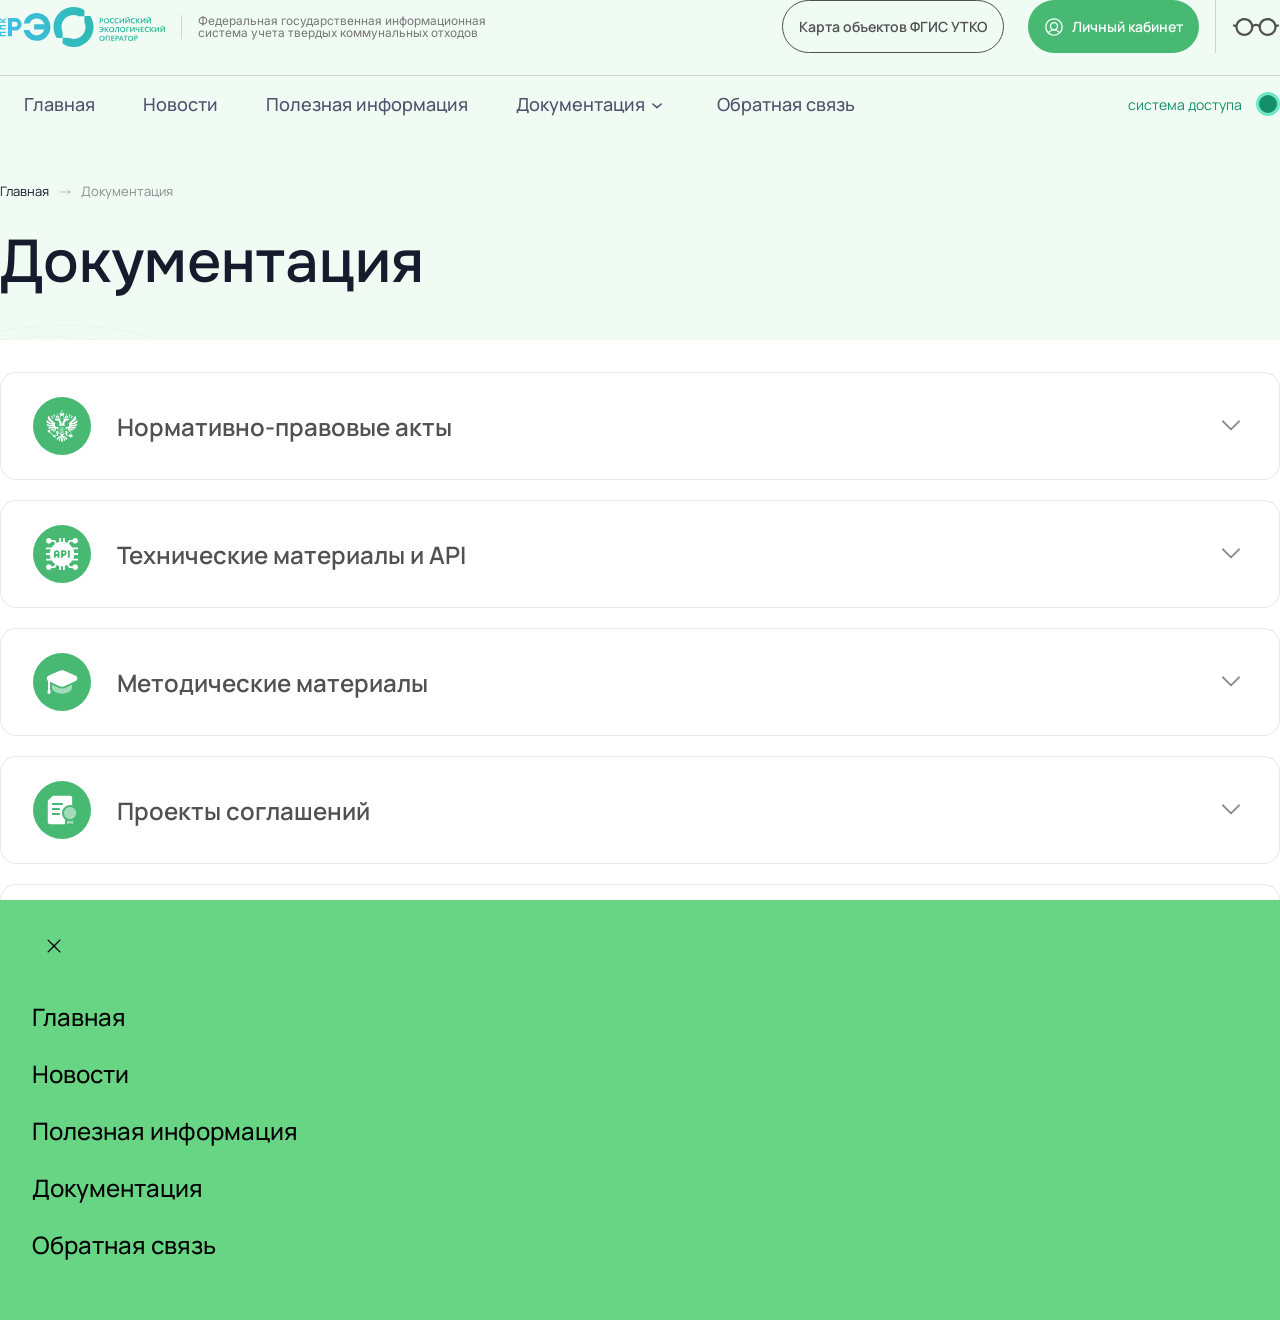
==== docs.html @ 90221a92 "second commit" ====
<!DOCTYPE html>
<html lang="ru">
<head>
  <meta charset="UTF-8">
  <meta name="viewport" content="width=device-width, initial-scale=1.0">
  <link rel="stylesheet" href="reset.css">
  <link rel="stylesheet" href="styles.css">
  <title>UTKO</title>
</head>
<body>

  <!--HeaderHero-->

  <section class="header_hero">

    <header>

      <div class="top_bar">

        <div class="left_block">
          <img src="icons/logo.svg" alt="Логотип">
          <span class="system_name">Федеральная государственная информационная <br> система учета твердых коммунальных отходов</span>
        </div>

        <div class="right_block">
          <a href="" class="map_button">Карта объектов ФГИС УТКО</a>
          <a href="" class="map_button mobile_map"><img src="icons/marker.svg" alt=""></a>
          <a href="" class="user_button">
            <img src="icons/user.svg" alt="">
            <span class="user_button-text">
              Личный кабинет
            </span>
          </a>
          <button class="visibility_button"><img src="icons/glasses.svg" alt=""></button>
          <button class="visibility_button small_button"><img src="icons/glassesTwo.svg" alt=""></button>
        </div>
      </div>

      <div class="nav_bar">

        <div class="menu_list">
          <a href="index.html" class="menu_item">Главная</a>
          <a href="news.html" class="menu_item">Новости</a>
          <a href="" class="menu_item">Полезная информация</a>
          <a href="docs.html" class="menu_item">Документация <img src="icons/dropArrow.svg" alt=""></a>
          <a href="" class="menu_item">Обратная связь</a>
        </div>

        <div class="nav_bar-compact">
          <button class="nav_bar-compact-btn">
            <img src="icons/menu.svg" alt="Иконка меню" class="nav_bar-compact-img">
            Меню
          </button>
        </div>

        <div class="mobile_menu" id="mobile_menu">
          <div class="mobile_menu-overlay" id="mobile_menu_overlay"></div>
          <div class="mobile_menu-panel">
            <button class="mobile_menu-close" id="mobile_menu_close">
              <img src="icons/closeIcon.svg" alt="Закрыть меню">
            </button>
            <nav class="mobile_menu-list">
              <a href="index.html" class="mobile_menu-link">Главная</a>
              <a href="news.html" class="mobile_menu-link">Новости</a>
              <a href="" class="mobile_menu-link">Полезная информация</a>
              <a href="docs.html" class="mobile_menu-link">Документация</a>
              <a href="" class="mobile_menu-link">Обратная связь</a>
            </nav>
          </div>
        </div>

        <div class="status_info">
          система доступа
          <img src="icons/greenStatus.svg" alt="Зелёный маркер">
        </div>

      </div>

    </header>

    <div class="header_head">
      <div class="breadcrumbs">
        <a href="index.html">Главная</a>
        <img src="icons/breadcrumbsArrow.svg" alt="">
        Документация
      </div>
      <h1>Документация</h1>
    </div>

  </section>

  <main>

    <section class="documentation_section documentation_section--light">

      <div class="documentation_list">

        <div class="documentation_item">
          <button class="documentation_button">
            <div class="documentation_button-left_side">
              <img src="icons/docOne.svg" alt="">
              Нормативно-правовые акты
            </div>
            <img src="icons/arrowGrayDown.svg" alt="" class="doc_close-arrow">
            <img src="icons/arrowGrayUp.svg" alt="" class="doc_open-arrow">
          </button>

          <div class="documentation_container">
            <p class="documentation_text">Здесь написано что-то невероятно умное!</p>
            <div class="documentation_documents-container">
              <div class="documentation_main-docs">
                <div class="documentation_main-docs-list">
                  <div class="main_doc-container">
                    <img src="icons/fileIcon.svg" alt="Файл">
                    <a href="">Какой-то файл</a>
                  </div>
                  <div class="main_doc-container">
                    <img src="icons/fileIcon.svg" alt="Файл">
                    <a href="">Руководство пользователя для роли Владелец объекта</a>
                  </div>
                  <div class="main_doc-container">
                    <img src="icons/fileIcon.svg" alt="Файл">
                    <a href="">Руководство пользователя для роли Владелец объекта</a>
                  </div>
                  <div class="main_doc-container">
                    <img src="icons/fileIcon.svg" alt="Файл">
                    <a href="">Руководство пользователя для роли Владелец объекта</a>
                  </div>
                  <div class="main_doc-container">
                    <img src="icons/fileIcon.svg" alt="Файл">
                    <a href="">Руководство пользователя для роли Владелец объекта</a>
                  </div>
                  <div class="main_doc-container">
                    <img src="icons/fileIcon.svg" alt="Файл">
                    <a href="">Руководство пользователя для роли Владелец объекта</a>
                  </div>
                  <div class="main_doc-container">
                    <img src="icons/fileIcon.svg" alt="Файл">
                    <a href="">Руководство пользователя для роли Владелец объекта</a>
                  </div>
                </div>
                <div class="documentation_main-docs-list">
                  <div class="main_doc-container">
                    <img src="icons/fileIcon.svg" alt="Файл">
                    <a href="">Какой-то файл</a>
                  </div>
                  <div class="main_doc-container">
                    <img src="icons/fileIcon.svg" alt="Файл">
                    <a href="">Руководство пользователя для роли Владелец объекта</a>
                  </div>
                  <div class="main_doc-container">
                    <img src="icons/fileIcon.svg" alt="Файл">
                    <a href="">Руководство пользователя для роли Владелец объекта</a>
                  </div>
                  <div class="main_doc-container">
                    <img src="icons/fileIcon.svg" alt="Файл">
                    <a href="">Руководство пользователя для роли Владелец объекта</a>
                  </div>
                  <div class="main_doc-container">
                    <img src="icons/fileIcon.svg" alt="Файл">
                    <a href="">Руководство пользователя для роли Владелец объекта</a>
                  </div>
                  <div class="main_doc-container">
                    <img src="icons/fileIcon.svg" alt="Файл">
                    <a href="">Руководство пользователя для роли Владелец объекта</a>
                  </div>
                  <div class="main_doc-container">
                    <img src="icons/fileIcon.svg" alt="Файл">
                    <a href="">Руководство пользователя для роли Владелец объекта</a>
                  </div>
                </div>
              </div>
            </div>
          </div>
        </div>

        <div class="documentation_item">
          <button class="documentation_button">
            <div class="documentation_button-left_side">
              <img src="icons/docTwo.svg" alt="">
              Технические материалы и API
            </div>
            <img src="icons/arrowGrayDown.svg" alt="" class="doc_close-arrow">
            <img src="icons/arrowGrayUp.svg" alt="" class="doc_open-arrow">
          </button>
      
          <div class="documentation_container">
            <p class="documentation_text">Здесь написано что-то невероятно умное!</p>
            <div class="documentation_documents-container">
              <div class="documentation_main-docs">
                <div class="documentation_main-docs-list">
                  <div class="main_doc-container">
                    <img src="icons/fileIcon.svg" alt="Файл">
                    <a href="">Какой-то файл</a>
                  </div>
                  <div class="main_doc-container">
                    <img src="icons/fileIcon.svg" alt="Файл">
                    <a href="">Руководство пользователя для роли Владелец объекта</a>
                  </div>
                  <div class="main_doc-container">
                    <img src="icons/fileIcon.svg" alt="Файл">
                    <a href="">Руководство пользователя для роли Владелец объекта</a>
                  </div>
                  <div class="main_doc-container">
                    <img src="icons/fileIcon.svg" alt="Файл">
                    <a href="">Руководство пользователя для роли Владелец объекта</a>
                  </div>
                  <div class="main_doc-container">
                    <img src="icons/fileIcon.svg" alt="Файл">
                    <a href="">Руководство пользователя для роли Владелец объекта</a>
                  </div>
                  <div class="main_doc-container">
                    <img src="icons/fileIcon.svg" alt="Файл">
                    <a href="">Руководство пользователя для роли Владелец объекта</a>
                  </div>
                  <div class="main_doc-container">
                    <img src="icons/fileIcon.svg" alt="Файл">
                    <a href="">Руководство пользователя для роли Владелец объекта</a>
                  </div>
                </div>
                <div class="documentation_main-docs-list">
                  <div class="main_doc-container">
                    <img src="icons/fileIcon.svg" alt="Файл">
                    <a href="">Какой-то файл</a>
                  </div>
                  <div class="main_doc-container">
                    <img src="icons/fileIcon.svg" alt="Файл">
                    <a href="">Руководство пользователя для роли Владелец объекта</a>
                  </div>
                  <div class="main_doc-container">
                    <img src="icons/fileIcon.svg" alt="Файл">
                    <a href="">Руководство пользователя для роли Владелец объекта</a>
                  </div>
                  <div class="main_doc-container">
                    <img src="icons/fileIcon.svg" alt="Файл">
                    <a href="">Руководство пользователя для роли Владелец объекта</a>
                  </div>
                  <div class="main_doc-container">
                    <img src="icons/fileIcon.svg" alt="Файл">
                    <a href="">Руководство пользователя для роли Владелец объекта</a>
                  </div>
                  <div class="main_doc-container">
                    <img src="icons/fileIcon.svg" alt="Файл">
                    <a href="">Руководство пользователя для роли Владелец объекта</a>
                  </div>
                  <div class="main_doc-container">
                    <img src="icons/fileIcon.svg" alt="Файл">
                    <a href="">Руководство пользователя для роли Владелец объекта</a>
                  </div>
                </div>
              </div>
            </div>
          </div>
        </div>

        <div class="documentation_item">
          <button class="documentation_button">
            <div class="documentation_button-left_side">
              <img src="icons/docThree.svg" alt="">
              Методические материалы
            </div>
            <img src="icons/arrowGrayDown.svg" alt="" class="doc_close-arrow">
            <img src="icons/arrowGrayUp.svg" alt="" class="doc_open-arrow">
          </button>

          <div class="documentation_container">
            <p class="documentation_text">Здесь написано что-то невероятно умное!</p>
            <div class="documentation_documents-container">
              <div class="documentation_main-docs">
                <div class="documentation_main-docs-list">
                  <div class="main_doc-container">
                    <img src="icons/fileIcon.svg" alt="Файл">
                    <a href="">Какой-то файл</a>
                  </div>
                  <div class="main_doc-container">
                    <img src="icons/fileIcon.svg" alt="Файл">
                    <a href="">Руководство пользователя для роли Владелец объекта</a>
                  </div>
                  <div class="main_doc-container">
                    <img src="icons/fileIcon.svg" alt="Файл">
                    <a href="">Руководство пользователя для роли Владелец объекта</a>
                  </div>
                  <div class="main_doc-container">
                    <img src="icons/fileIcon.svg" alt="Файл">
                    <a href="">Руководство пользователя для роли Владелец объекта</a>
                  </div>
                  <div class="main_doc-container">
                    <img src="icons/fileIcon.svg" alt="Файл">
                    <a href="">Руководство пользователя для роли Владелец объекта</a>
                  </div>
                  <div class="main_doc-container">
                    <img src="icons/fileIcon.svg" alt="Файл">
                    <a href="">Руководство пользователя для роли Владелец объекта</a>
                  </div>
                  <div class="main_doc-container">
                    <img src="icons/fileIcon.svg" alt="Файл">
                    <a href="">Руководство пользователя для роли Владелец объекта</a>
                  </div>
                </div>
                <div class="documentation_main-docs-list">
                  <div class="main_doc-container">
                    <img src="icons/fileIcon.svg" alt="Файл">
                    <a href="">Какой-то файл</a>
                  </div>
                  <div class="main_doc-container">
                    <img src="icons/fileIcon.svg" alt="Файл">
                    <a href="">Руководство пользователя для роли Владелец объекта</a>
                  </div>
                  <div class="main_doc-container">
                    <img src="icons/fileIcon.svg" alt="Файл">
                    <a href="">Руководство пользователя для роли Владелец объекта</a>
                  </div>
                  <div class="main_doc-container">
                    <img src="icons/fileIcon.svg" alt="Файл">
                    <a href="">Руководство пользователя для роли Владелец объекта</a>
                  </div>
                  <div class="main_doc-container">
                    <img src="icons/fileIcon.svg" alt="Файл">
                    <a href="">Руководство пользователя для роли Владелец объекта</a>
                  </div>
                  <div class="main_doc-container">
                    <img src="icons/fileIcon.svg" alt="Файл">
                    <a href="">Руководство пользователя для роли Владелец объекта</a>
                  </div>
                  <div class="main_doc-container">
                    <img src="icons/fileIcon.svg" alt="Файл">
                    <a href="">Руководство пользователя для роли Владелец объекта</a>
                  </div>
                </div>
              </div>
            </div>
          </div>

        </div>

        <div class="documentation_item">
          <button class="documentation_button">
            <div class="documentation_button-left_side">
              <img src="icons/docFour.svg" alt="">
              Проекты соглашений
            </div>
            <img src="icons/arrowGrayDown.svg" alt="" class="doc_close-arrow">
            <img src="icons/arrowGrayUp.svg" alt="" class="doc_open-arrow">
          </button>
          
          <div class="documentation_container">
            <p class="documentation_text">Здесь написано что-то невероятно умное!</p>
            <div class="documentation_documents-container">
              <div class="documentation_main-docs">
                <div class="documentation_main-docs-list">
                  <div class="main_doc-container">
                    <img src="icons/fileIcon.svg" alt="Файл">
                    <a href="">Какой-то файл</a>
                  </div>
                  <div class="main_doc-container">
                    <img src="icons/fileIcon.svg" alt="Файл">
                    <a href="">Руководство пользователя для роли Владелец объекта</a>
                  </div>
                  <div class="main_doc-container">
                    <img src="icons/fileIcon.svg" alt="Файл">
                    <a href="">Руководство пользователя для роли Владелец объекта</a>
                  </div>
                  <div class="main_doc-container">
                    <img src="icons/fileIcon.svg" alt="Файл">
                    <a href="">Руководство пользователя для роли Владелец объекта</a>
                  </div>
                  <div class="main_doc-container">
                    <img src="icons/fileIcon.svg" alt="Файл">
                    <a href="">Руководство пользователя для роли Владелец объекта</a>
                  </div>
                  <div class="main_doc-container">
                    <img src="icons/fileIcon.svg" alt="Файл">
                    <a href="">Руководство пользователя для роли Владелец объекта</a>
                  </div>
                  <div class="main_doc-container">
                    <img src="icons/fileIcon.svg" alt="Файл">
                    <a href="">Руководство пользователя для роли Владелец объекта</a>
                  </div>
                </div>
                <div class="documentation_main-docs-list">
                  <div class="main_doc-container">
                    <img src="icons/fileIcon.svg" alt="Файл">
                    <a href="">Какой-то файл</a>
                  </div>
                  <div class="main_doc-container">
                    <img src="icons/fileIcon.svg" alt="Файл">
                    <a href="">Руководство пользователя для роли Владелец объекта</a>
                  </div>
                  <div class="main_doc-container">
                    <img src="icons/fileIcon.svg" alt="Файл">
                    <a href="">Руководство пользователя для роли Владелец объекта</a>
                  </div>
                  <div class="main_doc-container">
                    <img src="icons/fileIcon.svg" alt="Файл">
                    <a href="">Руководство пользователя для роли Владелец объекта</a>
                  </div>
                  <div class="main_doc-container">
                    <img src="icons/fileIcon.svg" alt="Файл">
                    <a href="">Руководство пользователя для роли Владелец объекта</a>
                  </div>
                  <div class="main_doc-container">
                    <img src="icons/fileIcon.svg" alt="Файл">
                    <a href="">Руководство пользователя для роли Владелец объекта</a>
                  </div>
                  <div class="main_doc-container">
                    <img src="icons/fileIcon.svg" alt="Файл">
                    <a href="">Руководство пользователя для роли Владелец объекта</a>
                  </div>
                </div>
              </div>
            </div>
          </div>
        </div>

        <div class="documentation_item">
          <button class="documentation_button">
            <div class="documentation_button-left_side">
              <img src="icons/docFive.svg" alt="">
              Электронная торговая площадка
            </div>
            <img src="icons/arrowGrayDown.svg" alt="" class="doc_close-arrow">
            <img src="icons/arrowGrayUp.svg" alt="" class="doc_open-arrow">
          </button>
      
          <div class="documentation_container">
            <p class="documentation_text">Здесь написано что-то невероятно умное!</p>
            <div class="documentation_documents-container">
              <div class="documentation_main-docs">
                <div class="documentation_main-docs-list">
                  <div class="main_doc-container">
                    <img src="icons/fileIcon.svg" alt="Файл">
                    <a href="">Какой-то файл</a>
                  </div>
                  <div class="main_doc-container">
                    <img src="icons/fileIcon.svg" alt="Файл">
                    <a href="">Руководство пользователя для роли Владелец объекта</a>
                  </div>
                  <div class="main_doc-container">
                    <img src="icons/fileIcon.svg" alt="Файл">
                    <a href="">Руководство пользователя для роли Владелец объекта</a>
                  </div>
                  <div class="main_doc-container">
                    <img src="icons/fileIcon.svg" alt="Файл">
                    <a href="">Руководство пользователя для роли Владелец объекта</a>
                  </div>
                  <div class="main_doc-container">
                    <img src="icons/fileIcon.svg" alt="Файл">
                    <a href="">Руководство пользователя для роли Владелец объекта</a>
                  </div>
                  <div class="main_doc-container">
                    <img src="icons/fileIcon.svg" alt="Файл">
                    <a href="">Руководство пользователя для роли Владелец объекта</a>
                  </div>
                  <div class="main_doc-container">
                    <img src="icons/fileIcon.svg" alt="Файл">
                    <a href="">Руководство пользователя для роли Владелец объекта</a>
                  </div>
                </div>
                <div class="documentation_main-docs-list">
                  <div class="main_doc-container">
                    <img src="icons/fileIcon.svg" alt="Файл">
                    <a href="">Какой-то файл</a>
                  </div>
                  <div class="main_doc-container">
                    <img src="icons/fileIcon.svg" alt="Файл">
                    <a href="">Руководство пользователя для роли Владелец объекта</a>
                  </div>
                  <div class="main_doc-container">
                    <img src="icons/fileIcon.svg" alt="Файл">
                    <a href="">Руководство пользователя для роли Владелец объекта</a>
                  </div>
                  <div class="main_doc-container">
                    <img src="icons/fileIcon.svg" alt="Файл">
                    <a href="">Руководство пользователя для роли Владелец объекта</a>
                  </div>
                  <div class="main_doc-container">
                    <img src="icons/fileIcon.svg" alt="Файл">
                    <a href="">Руководство пользователя для роли Владелец объекта</a>
                  </div>
                  <div class="main_doc-container">
                    <img src="icons/fileIcon.svg" alt="Файл">
                    <a href="">Руководство пользователя для роли Владелец объекта</a>
                  </div>
                  <div class="main_doc-container">
                    <img src="icons/fileIcon.svg" alt="Файл">
                    <a href="">Руководство пользователя для роли Владелец объекта</a>
                  </div>
                </div>
              </div>
            </div>
          </div>
        </div>

        <div class="documentation_item">
          <button class="documentation_button">
            <div class="documentation_button-left_side">
              <img src="icons/docSix.svg" alt="">
              Мобильные приложения
            </div>
            <img src="icons/arrowGrayDown.svg" alt="" class="doc_close-arrow">
            <img src="icons/arrowGrayUp.svg" alt="" class="doc_open-arrow">
          </button>
      
          <div class="documentation_container">
            <p class="documentation_text">Здесь написано что-то невероятно умное!</p>
            <div class="documentation_documents-container">
              <div class="documentation_main-docs">
                <div class="documentation_main-docs-list">
                  <div class="main_doc-container">
                    <img src="icons/fileIcon.svg" alt="Файл">
                    <a href="">Какой-то файл</a>
                  </div>
                  <div class="main_doc-container">
                    <img src="icons/fileIcon.svg" alt="Файл">
                    <a href="">Руководство пользователя для роли Владелец объекта</a>
                  </div>
                  <div class="main_doc-container">
                    <img src="icons/fileIcon.svg" alt="Файл">
                    <a href="">Руководство пользователя для роли Владелец объекта</a>
                  </div>
                  <div class="main_doc-container">
                    <img src="icons/fileIcon.svg" alt="Файл">
                    <a href="">Руководство пользователя для роли Владелец объекта</a>
                  </div>
                  <div class="main_doc-container">
                    <img src="icons/fileIcon.svg" alt="Файл">
                    <a href="">Руководство пользователя для роли Владелец объекта</a>
                  </div>
                  <div class="main_doc-container">
                    <img src="icons/fileIcon.svg" alt="Файл">
                    <a href="">Руководство пользователя для роли Владелец объекта</a>
                  </div>
                  <div class="main_doc-container">
                    <img src="icons/fileIcon.svg" alt="Файл">
                    <a href="">Руководство пользователя для роли Владелец объекта</a>
                  </div>
                </div>
                <div class="documentation_main-docs-list">
                  <div class="main_doc-container">
                    <img src="icons/fileIcon.svg" alt="Файл">
                    <a href="">Какой-то файл</a>
                  </div>
                  <div class="main_doc-container">
                    <img src="icons/fileIcon.svg" alt="Файл">
                    <a href="">Руководство пользователя для роли Владелец объекта</a>
                  </div>
                  <div class="main_doc-container">
                    <img src="icons/fileIcon.svg" alt="Файл">
                    <a href="">Руководство пользователя для роли Владелец объекта</a>
                  </div>
                  <div class="main_doc-container">
                    <img src="icons/fileIcon.svg" alt="Файл">
                    <a href="">Руководство пользователя для роли Владелец объекта</a>
                  </div>
                  <div class="main_doc-container">
                    <img src="icons/fileIcon.svg" alt="Файл">
                    <a href="">Руководство пользователя для роли Владелец объекта</a>
                  </div>
                  <div class="main_doc-container">
                    <img src="icons/fileIcon.svg" alt="Файл">
                    <a href="">Руководство пользователя для роли Владелец объекта</a>
                  </div>
                  <div class="main_doc-container">
                    <img src="icons/fileIcon.svg" alt="Файл">
                    <a href="">Руководство пользователя для роли Владелец объекта</a>
                  </div>
                </div>
              </div>
            </div>
          </div>
        </div>

      </div>

    </section>

  </main>

  <!--Footer-->
  
  <footer>
    <div class="footer_container">
      <div class="footer_head">
        <a href=""><img src="icons/secondLogo.svg" alt=""></a>
        <div class="footer_head_right">
          <a href=""><img src="icons/telegram.svg" alt=""></a>
          <a href=""><img src="icons/max.svg" alt=""></a>
        </div>
      </div>
      <div class="footer_nav">
        <div class="nav_list">
          <a href="index.html" class="footer_nav_button">Главная</a>
          <a href="news.html" class="footer_nav_button">Новости</a>
          <a href="" class="footer_nav_button">Полезная информация</a>
          <a href="docs.html" class="footer_nav_button">Документация <img src="icons/dropArrowWhiteDoc.svg" alt=""></a>
          <a href="" class="footer_nav_button">Обратная связь</a>
        </div>
        <span class="warning_text">При копировании гиперссылка на источник обязательна</span>
      </div>
    </div>
  </footer>

  <script src="script.js"></script>

</body>
</html>
---- styles.css ----
/* MAIN STYLES */

:root {
  --fluid-padding-x: clamp(1rem, calc(1rem + (15rem - 1rem) * ((100vw - 1200px) / (1920px - 1200px))), 15rem);
}

html {
  font-size: 16px;
}

button {
  background: none;
  border: none;
  padding: 0;
  margin: 0;
  cursor: pointer;
  outline: none;
}

h1 {
  font-size: 5rem;
  font-family: Manrope-ExtraBold;
  line-height: auto;
  letter-spacing: -2.5%;
  color: #05986C;
}

h2 {
  font-size: 3rem;
  font-family: Onest-Medium;
  line-height: auto;
  letter-spacing: -2.5%;
}

@font-face {
  font-family: Manrope-Regular;
  src: url(fonts/Manrope-Regular.ttf);
}

@font-face {
  font-family: Onest-Medium;
  src: url(fonts/Onest-Medium.ttf);
}

@font-face {
  font-family: Manrope-ExtraBold;
  src: url(fonts/Manrope-ExtraBold.ttf);
}

@font-face {
  font-family: Manrope-Light;
  src: url(fonts/Manrope-Light.ttf);
}

@font-face {
  font-family: Manrope-Bold;
  src: url(fonts/Manrope-Bold.ttf);
}

@font-face {
  font-family: Manrope-SemiBold;
  src: url(fonts/Manrope-SemiBold.ttf);
}

@font-face {
  font-family: Manrope-Medium;
  src: url(fonts/Manrope-Medium.ttf);
}

@font-face {
  font-family: Inter-Regular;
  src: url(fonts/Inter_18pt-Regular.ttf);
}

@font-face {
  font-family: Inter-SemiBold;
  src: url(fonts/Inter_18pt-SemiBold.ttf);
}

@font-face {
  font-family: Onest-Regular;
  src: url(fonts/Onest-Regular.ttf);
}

/* FIXED HEADER */

header {
  position: fixed;
  top: 0;
  left: 0;
  right: 0;
  width: 100%;
  z-index: 9999;
  padding: 1rem var(--fluid-padding-x) 0px;
  background-color: #f0fbf3;
}

/* HEADER-HERO */

.header_hero {
  width: 100%;
  margin: 0 auto;
  padding-top: 10rem;
  padding-bottom: 2.5rem;
  padding-left: var(--fluid-padding-x);
  padding-right: var(--fluid-padding-x);
  position: relative;
  background-color: rgba(104, 213, 133, 0.1);
  background-image: url(images/backWave.png);
  background-size: cover;
  overflow: hidden;
}

.info_block {
  margin-top: 5rem;
  margin-bottom: 3.625rem;
  max-width: 36.25rem;
}

.info_subtitle {
  font-family: Manrope-Light;
  line-height: 150%;
  letter-spacing: -2.5%;
  font-size: 1.125rem;
  color: #020202;
  margin-bottom: 1.875rem;
}

.info_button_container {
  display: flex;
  align-items: center;
  gap: 1.25rem;
}

.info_map_button {
  padding: 1.25rem 2.5rem;
  background-color: #ffffff;
  border: 1px solid #c9c9c9;
  border-radius: 45px;
  text-decoration: none;
  text-transform: uppercase;
  font-size: 0.875rem;
  font-family: Manrope-Bold;
  letter-spacing: -2.5%;
  line-height: auto;
  color: #515151;
}

.info_user_button {
  padding: 1.25rem 2.5rem;
  background-color: #47B972;
  border-radius: 33px;
  text-decoration: none;
  text-transform: uppercase;
  font-size: 0.875rem;
  font-family: Manrope-Bold;
  letter-spacing: -2.5%;
  line-height: auto;
  color: #ffffff;
}

.info_user_button:hover {
  background-color: #05986C;
  transition-duration: 0.2s;
}

.browser_image {
  max-width: 100%;
  width: auto;
  height: auto;
  position: absolute;
  left: 47%;
  bottom: -1px;
}

.header_head {
  margin-top: 1.5rem;
  display: flex;
  flex-direction: column;
  gap: 1.5rem;
}

.breadcrumbs {
  font-family: Manrope-Regular;
  font-size: 0.8125rem;
  line-height: 120%;
  display: flex;
  gap: 0.5rem;
  color: #8d8d8d;
}

.breadcrumbs a {
  color: #161c2d;
  text-decoration: none;
}

.header_head h1 {
  font-family: Onest-Medium;
  font-size: 3.75rem;
  letter-spacing: -2.5%;
  color: #161c2d;
}

/* HEADER-TOP */

.top_bar {
  display: flex;
  flex-direction: row;
  align-items: center;
  justify-content: space-between;
}

.left_block {
  display: flex;
  flex-direction: row;
  align-items: center;
}

.system_name {
  font-family: Inter-Regular;
  font-size: 0.75rem;
  color: rgba(120, 118, 118, 1);
  line-height: 100%;
  letter-spacing: 0px;
  margin-left: 1rem;
  padding-left: 1rem;
  border-left: 1px solid rgba(211, 211, 211, 1);
}

.right_block {
  display: flex;
}

.map_button {
  padding: 1rem;
  border: 1px solid #515151;
  border-radius: 104px;
  font-size: 0.88rem;
  font-family: Manrope-SemiBold;
  text-decoration: none;
  color: #515151;
  margin-right: 1.5rem;
}

.mobile_map {
  display: none;
}

.user_button {
  display: flex;
  gap: 0.5rem;
  align-items: center;
  justify-content: center;
  flex-direction: row;
  padding: 1rem;
  font-size: 0.88rem;
  font-family: Manrope-SemiBold;
  text-decoration: none;
  letter-spacing: 0px;
  border-radius: 55px;
  color: #ffffff;
  background-color: #47B972;
}

.user_button:hover {
  background-color: #05986C;
  transition-duration: 0.2s;
}

.visibility_button {
  padding-left: 1rem;
  margin-left: 1rem;
  border-left: 1px solid rgba(211, 211, 211, 1);
}

.small_button {
  display: none;
}

@media (max-width: 779px) {

  .left_block img {
    max-width: 109px;  
    height: auto;
  }

  .map_button {
    display: none;
    margin-right: 0px;
  }

  .mobile_map {
    display: flex;
    padding: 0.5rem;
    align-items: center;
    justify-content: center;
    margin-right: 1rem;
    border: 0px;
    width: 32px;
    height: 32px;
  }

  .user_button-text {
    display: none;
  }

  .user_button {
    width: 32px;
    height: 32px;
  }

  .visibility_button {
    display: none;
  }

  .small_button {
    display: flex;
    margin-right: 1rem;
    width: 32px;
    height: 32px;
  }

}

/* HEADER-BOTTOM */

.nav_bar {
  display: flex;
  align-items: center;
  justify-content: space-between;
  border-top: 1px solid #d3d3d3;
  margin-top: 1.4rem;
}

.menu_list {
  display: flex;
  align-items: center;
  justify-content: center;
}

.menu_item {
  display: flex;
  padding: 1rem 1.5rem;
  text-decoration: none;
  align-items: center;
  justify-content: center;
  letter-spacing: 0px;
  font-size: 1.13rem;
  line-height: 130%;
  color: #4f526d;
  font-family: Manrope-Medium;
}

.status_info {
  font-family: Manrope-Regular;
  font-size: 0.875rem;
  color: #158e6a;
  letter-spacing: 0px;
  display: flex;
  gap: 0.875rem;
  align-items: center;
  text-align: center;
}

.nav_bar-compact {
  display: none;
  align-items: center;
  gap: 1rem;
}

.nav_bar-compact-btn {
  display: flex;
  gap: 0.625rem;
  background: none;
  border: none;
  cursor: pointer;
  font-family: Manrope-Medium;
  font-size: 1.13rem;
  color: #4f526d;
  padding: 0;
}

.nav_bar-compact-img {
  width: 24px;
  height: auto;
  display: block;
}

body.menu-open {
  overflow: hidden;
  height: 100vh;
}

.mobile_menu {
  position: fixed;
  inset: 0;
  z-index: 10000;
  background: rgba(104, 213, 133, 1);
  display: flex;
  flex-direction: column;
  padding: 1.5rem 2rem;
  transform: translateY(100%);
  transition: transform 0.4s cubic-bezier(0.4, 0, 0.2, 1);
}

.mobile_menu.active {
  transform: translateY(0);
}

.mobile_menu-close {
  align-self: flex-end;
  background: none;
  border: none;
  cursor: pointer;
  padding: 0.5rem;
  margin-bottom: 2rem;
}

.mobile_menu-close img {
  width: 28px;
  height: 28px;
  filter: brightness(0);
}

.mobile_menu-list {
  display: flex;
  flex-direction: column;
  gap: 1.5rem;
}

.mobile_menu-link {
  font-family: Manrope-Medium;
  font-size: 1.5rem;
  color: #020202;
  text-decoration: none;
  transition: opacity 0.2s;
}

.mobile_menu-link:hover {
  opacity: 0.7;
}

/* 1200 HEAD ADAPTIVE */

@media (max-width: 1200px) {
  .nav_bar .menu_list {
    display: none;
  }

  .nav_bar-compact {
    display: flex;
    line-height: 135%;
    font-family: Manrope-Medium;
    font-size: 1.125rem;
    padding: 1rem 0px;
  }

  .nav_bar {
    justify-content: space-between;
    gap: 1.5rem;
  }

  .system_name {
    display: none;
  }

  .info_block {
    margin-top: 2rem;
    display: flex;
    flex-direction: column;
    align-items: center;
    justify-content: center;
    margin-bottom: 27.6875rem;
    position: relative;
  }

  .info_subtitle {
    text-align: center;
  }

  .browser_image {
    left: 50%;
    transform: translate(-50%);
  }
}

@media (max-width: 779px) {

  .header_hero {
    padding-top: 111px;
  }

  .nav_bar {
    margin-top: 0.375rem;
  }

  .nav_bar-compact-btn {
    font-size: 1rem;
  }

  .info_block h1 {
    font-size: 2rem;
  }

  .info_block {
    margin-bottom: 3.75rem;
  }

  .info_subtitle {
    font-size: 1rem;
  }

  .info_button_container {
    flex-direction: column;
  }

  .info_map_button {
    width: 100%;
  }

  .browser_image {
    display: none;
  }
}

/* NEWS */

.news_section {
  width: 100%;
  margin: 5rem auto 0;
  padding: 0 var(--fluid-padding-x);
}

.head_container {
  display: flex;
  align-items: center;
  justify-content: space-between;
}

.all_news_button {
  display: flex;
  flex-direction: row;
  font-family: Manrope-Medium;
  font-size: 0.875rem;
  line-height: 24px;
  letter-spacing: 0%;
  color: #33a160;
  gap: 5px;
}

.news_block {
  margin-top: 1.5rem;
}

.news_nav {
  display: flex;
  gap: 12px;
  margin-bottom: 2rem;
}

.news_button {
  font-family: Manrope-Medium;
  font-size: 0.875rem;
  line-height: 20px;
  padding: 0.5rem 1rem;
  border: 1px solid #e6e6eb;
  border-radius: 39px;
}

.news_content {
  display: flex;
  gap: 1.5rem;
}

.main_news_content {
  display: flex;
  align-items: center;
}

.main_news_image_section {
  width: 100%;
  border-radius: 1rem;
  position: relative;
}

.main_news_container {
  position: absolute;
  padding: 1.5rem;
  background-color: rgba(255, 255, 255, 0.97);
  border-radius: 1rem;
  left: 1.5rem;
  right: 1.5rem;
  bottom: -2.8rem;
}

.main_news_head {
  font-family: Manrope-SemiBold;
  font-size: 1.25rem;
  color: #33a160;
  line-height: 130%;
  letter-spacing: 0%;
}

.news_text {
  margin-top: 10px;
  font-family: Manrope-Regular;
  font-size: 1rem;
  line-height: 150%;
  letter-spacing: 0%;
}

.date_line {
  margin-top: 1.5rem;
  color: #8d8d8d;
  font-family: Manrope-Regular;
  font-size: 0.875rem;
  line-height: auto;
  letter-spacing: 0%;
}

.date {
  padding-right: 1rem;
  margin-right: 1rem;
  border-right: 1px solid #aeaeae;
}

.news_container {
  display: flex;
  flex-direction: column;
  margin-bottom: 1.25rem;
  padding-bottom: 1.25rem;
  border-bottom: 1px solid rgba(0, 0, 0, 0.15);
}

.news_container:first-child {
  display: none;
}

.news_container:last-child {
  margin-bottom: 0px;
  padding-bottom: 0px;
  border-bottom: 0px;
}

.news_head {
  font-family: Manrope-SemiBold;
  font-size: 1.25rem;
  text-decoration: none;
  color: #020202;
  transition: all 0.3s ease;
}

.news_head:hover {
  color: #33a160;
}

@media (max-width: 1200px) {
  .news_section {
    margin-top: 2.5rem;
  }

  .news_content {
    display: flex;
    flex-direction: column;
    justify-content: center;
    align-items: center;
    width: 100%;
  }

  .news_image {
    max-width: 760px;
    width: 100%;
    height: auto;
  }

  .main_news_container {
    display: none;
  }

  .news_container:first-child {
    display: flex;
  }

}

@media (max-width: 779px) {

  .news_nav {
    display: flex;
    flex-wrap: nowrap;
    overflow-x: auto;
    overflow-y: hidden;
    scroll-snap-type: x mandatory;
    gap: 12px;
    margin-bottom: 1.5rem;
    -webkit-overflow-scrolling: touch; 
    scrollbar-width: none;
  }

  .news_nav::-webkit-scrollbar {
    display: none;
  }

  .news_button {
    flex: 0 0 auto;
    scroll-snap-align: start;
    white-space: nowrap;
  }

  .news_nav.scrollable::after {
    opacity: 1;
  }

}

/* INFORMATION */

.information_section {
  width: 100%;
  margin: 6.25rem auto 0;
  padding: 0 var(--fluid-padding-x);
}

.information_block {
  margin-top: 1.5rem;
}

.information_nav {
  display: flex;
  align-items: center;
  flex-wrap: wrap;
}

.information_button {
  font-family: Manrope-Medium;
  color: #515151;
  font-size: 1.5rem;
  line-height: 20px;
  letter-spacing: 0%;
  border: 1px solid #ffffff;
  border-bottom: 0px;
  padding: 2rem;
  cursor: pointer;
  background: transparent;
  transition: all 0.3s ease;
}

.information_button:hover {
  color: #33a160;
}

.information_button.active {
  background-color: #ffffff;
  color: #33a160;
  border: 1px solid #e0e0e0;
  border-radius: 16px;
  border-bottom-left-radius: 0px;
  border-bottom-right-radius: 0px;
  border-bottom: 0px;
  position: relative;
  z-index: 3;
  margin-bottom: -2px;
}

.information_content {
  display: none;
  border: 1px solid #e0e0e0;
  border-radius: 0rem 1rem 1rem 1rem;
  background-color: #ffffff;
  justify-content: space-between;
  align-items: flex-start;
  box-sizing: border-box;
  padding: 2rem;
  gap: 2rem;
  transition: border-radius 0.3s ease;
  position: relative;
  z-index: 2;
}

.information_content.rounded-tl {
  border-top-left-radius: 1rem;
}

.information_content.active {
  display: flex;
  animation: fadeIn 0.3s ease;
}

@keyframes fadeIn {
  from {
    opacity: 0;
    transform: translateY(5px);
  }
  to {
    opacity: 1;
    transform: translateY(0);
  }
}

.information_text {
  max-width: 580px;
  font-family: Manrope-Light;
  color: rgba(41, 34, 25, 1);
  font-size: 1.25rem;
  line-height: 150%;
}

.information_text-block {
  display: flex;
  flex-direction: column;
  gap: 1.5rem;
}

.information_content img {
  border-radius: 8px;
}

@media (max-width: 1200px) {

  .information_button {
    font-size: 1rem;
    padding: 1.5rem calc(2rem + 12px);
  }

  .second_button {
    padding: 1.5rem 1.8125rem;
  }

  .third_button {
    padding: 1.5rem 0.6875rem;
  }

  .information_section .information_content.square-tr {
    border-top-left-radius: 1rem;
    border-top-right-radius: 0 !important;
    border-bottom-right-radius: 1rem;
    border-bottom-left-radius: 1rem;
  }

  .information_content {
    flex-direction: column-reverse;
  }

  .information_text {
    max-width: 100%;
  }

  .information_content img {
    width: auto;
  }

}

@media (max-width: 779px) {

  h2 {
    font-size: 2rem;
  }

  .information_nav {
    display: flex;
    flex-direction: row;
    gap: 12px;
  }
  
  .information_nav {
    display: flex;
    flex-wrap: nowrap;
    overflow-x: auto;
    overflow-y: hidden;
    gap: 12px;
    padding: 0.5rem 0;
    -webkit-overflow-scrolling: touch;
    scrollbar-width: none;
    margin-bottom: 1.5rem;
  }
  
  .information_nav::-webkit-scrollbar {
    display: none;
  }

  .information_button {
    font-family: Manrope-Medium;
    font-size: 0.875rem;
    line-height: 20px;
    padding: 0.5rem 1rem;
    border: 1px solid #e6e6eb;
    border-radius: 39px;
    background: transparent;
    color: #515151;
    white-space: nowrap;
    flex: 0 0 auto;
    border-bottom: 1px solid #e6e6eb;
    margin-bottom: 0;
    border-radius: 39px;
    z-index: auto;
    position: static;
  }

  .information_button.active {
    background-color: #33a160;
    border: 1px solid #33a160;
    color: #ffffff;
    border-radius: 39px;
    border-bottom: 1px solid #33a160;
    margin-bottom: 0;
    box-shadow: none;
  }

  .information_content {
    padding: 0rem;
    border: 1px;
    margin-bottom: 54px;
  }

  .information_content img {
    max-width: 313px;
  }
  
  .information_content.rounded-tl,
  .information_content.square-tr {
    border-radius: 1rem !important;
  }
}

/* DOCUMENTATION */

.documentation_section {
  background-color: #39465C;
  background-image: url(images/docBackground.png);
  background-position: top right;
  background-repeat: no-repeat;
  width: 100%;
  margin: -10.75rem auto 0;
  padding: 16.4375rem var(--fluid-padding-x) 6.25rem;
  position: relative;
  z-index: 1;
}

.documentation_section .head_container {
  display: flex;
  align-items: flex-start;
  justify-content: space-between;
}

.documentation_head-name {
  color: #ffffff;
}

.documentation_head-right {
  display: flex;
  flex-wrap: wrap;
  max-width: 695px;
  color: #ffffff;
}

.documentation_head-text {
  font-family: Manrope-Regular;
  font-size: 1.25rem;
  line-height: 150%;
}

.documentation_list {
  display: flex;
  flex-direction: column;
  gap: 1.25rem;
  margin-top: 2rem;
}

.documentation_item {
  background-color: #2E3B51;
  border: 1px solid transparent;
  border-radius: 16px;
  transition: all 0.3s ease;
}

.documentation_item.active {
  border-color: #67A27D;
  box-shadow: 0 13px 28px 0 rgba(79, 146, 123, 0.1);
}

.documentation_button {
  width: 100%;
  display: flex;
  align-items: center;
  justify-content: space-between;
  background: transparent;
  border: 1px solid transparent;
  border-radius: 16px;
  padding: 1.5rem 2rem;
  color: #9bebbc;
  font-family: Manrope-Medium;
  font-size: 1.125rem;
  cursor: pointer;
  text-align: left;
  transition: all 0.3s ease;
}

.documentation_item:not(.active) .documentation_button:hover {
  border-color: #67A27D;
  box-shadow: 0 13px 28px 0 rgba(79, 146, 123, 0.1);
}

.documentation_button-left_side {
  display: flex;
  align-items: center;
  gap: 1.625rem;
}

.doc_close-arrow,
.doc_open-arrow {
  width: 32px;
  height: 32px;
  transition: transform 0.3s ease;
}

.doc_open-arrow {
  display: none;
}

.documentation_item.active .doc_close-arrow {
  display: none;
}

.documentation_item.active .doc_open-arrow {
  display: block;
}

.documentation_container {
  display: none;
  padding: 0 2rem 2rem;
  animation: slideDown 0.3s ease;
}

.documentation_container.active {
  display: block;
}

@keyframes slideDown {
  from {
    opacity: 0;
    transform: translateY(-8px);
  }
  to {
    opacity: 1;
    transform: translateY(0);
  }
}

.documentation_text {
  font-family: Manrope-Light;
  font-size: 1rem;
  line-height: 150%;
  color: #ffffff;
  margin-top: -18px;
  padding-left: 5.25rem;
  padding-bottom: 1.625rem;
  border-bottom: 2px dashed rgba(255, 255, 255, 0.5);
}

.documentation_documents-container {
  display: flex;
  flex-wrap: wrap;
  justify-content: space-between;
  padding-top: 1.625rem;
}

.documentation_main-docs {
  display: flex;
  flex-direction: row;
  gap: 1rem;
  align-items: center;
  padding-left: 4.875rem;
}

.main_doc-container {
  display: flex;
  align-items: center;
  padding: 0.25rem 0.5rem;
  gap: 0.25rem;
}

.main_doc-container a {
  font-family: Manrope-Medium;
  font-size: 1rem;
  color: #ffffff;
  text-decoration: underline;
}

.all_docs-button {
  display: inline-block;
  font-family: Manrope-SemiBold;
  font-size: 0.75rem;
  background-color: #ffffff;
  padding: 1rem;
  border-radius: 104px;
  color: #515151;
  text-decoration: none;
}

@media (max-width: 1200px) {

  .documentation_section .head_container {
    display: flex;
    flex-direction: column;
    gap: 1.5rem;
  }

  .documentation_head-text {
    font-size: 1rem;
  }

  .documentation_main-docs {
    padding-left: 0px;
  }

  .documentation_documents-container {
    display: flex;
    flex-direction: column;
    gap: 1rem;
  }

  .all_docs-button {
    max-width: 137px;
    align-items: center;
    font-size: 0.875rem;
  }

}

@media (max-width: 779px) {

  .documentation_section {
    margin-top: 0px;
    padding-top: 2.5rem;
  }

  .documentation_head-text {
    font-size: 0.75rem;
  }

  .documentation_button {
    padding: 1rem;
  }

  .documentation_button-left_side img {
    display: none;
  }

  .documentation_button-left_side {
    font-size: 1rem;
  }

  .documentation_list {
    gap: 0.5rem;
  }

  .documentation_container {
    padding: 1rem;
  }

  .documentation_text {
    padding: 0px;
    padding-bottom: 1.625rem;
  }

  .doc_close-arrow {
    width: 1rem;
    height: 1rem;
  }

  .doc_open-arrow {
    width: 1rem;
    height: 1rem;
  }

  .documentation_main-docs {
    align-items: flex-start;
    flex-direction: column;
  }

  .all_docs-button {
    padding: 0.5rem 1rem;
  }

}

/* LIGHT DOCUMENTATION */

.documentation_section--light {
  background: transparent;
  background-image: none;
  margin: 0 auto;
  padding: 0 var(--fluid-padding-x, 2rem);
  margin-bottom: 2.5rem;
}

.documentation_section--light .documentation_item {
  background-color: #ffffff;
  border: 1px solid #e6e6eb;
  border-radius: 16px;
  transition: all 0.3s ease;
}

.documentation_section--light .documentation_item.active,
.documentation_section--light .documentation_item:hover {
  border-color: #67A27D;
  box-shadow: 0 13px 28px 0 rgba(79, 146, 123, 0.1);
}

.documentation_section--light .documentation_button {
  font-family: Manrope-SemiBold;
  font-size: 1.5rem;
  color: #515151;
  border: none;
}

.documentation_section--light .documentation_text {
  color: #374151;
  border-bottom-color: rgba(0, 0, 0, 0.2);
}

.documentation_section--light .main_doc-container {
  font-family: Manrope-Medium;
  font-size: 1rem;
  line-height: 150%;
}

.documentation_section--light .main_doc-container a {
  color: #33a160;
}

.documentation_section--light .documentation_main-docs {
  display: flex;
  gap: 8.4375rem;
}

.documentation_main-docs-list {
  display: flex;
  flex-direction: column;
  gap: 1rem;
}

/* FAQ */

.faq_section {
  width: 100%;
  margin: 6.25rem auto;
  padding: 0 var(--fluid-padding-x);
}

.faq_section h2 {
  margin-bottom: 2rem;
}

.questions_list {
  display: flex;
  flex-direction: column;
  margin-bottom: 6.25rem;
}

.question_item {
  border-bottom: 1px solid #d6ddea;
  overflow: hidden;
  transition: box-shadow 0.3s ease;
}

.question_item:last-child {
  border-bottom: 0px;
  overflow: hidden;
  transition: box-shadow 0.3s ease;
}

.question_item:hover {
  box-shadow: 0 4px 12px rgba(0,0,0,0.08);
}

.question_button {
  width: 100%;
  display: flex;
  justify-content: space-between;
  align-items: center;
  padding: 2rem 1.5rem;
  background: transparent;
  border: none;
  cursor: pointer;
  text-align: left;
  font-family: Manrope-Medium;
  font-size: 1.5rem;
  color: #4f526d;
  line-height: 110%;
  gap: 1rem;
  transition: background 0.3s ease;
}

.question_button:hover {
  background: #fafafa;
}

.question_title {
  flex: 1;
}

.question_button .icon-close {
  display: none;
  width: 36px;
  height: 36px;
  flex-shrink: 0;
}

.question_button .icon-plus {
  display: block;
  width: 36px;
  height: 36px;
  flex-shrink: 0;
  transition: opacity 0.2s ease;
}

.question_item.active .question_button .icon-plus {
  display: none;
}

.question_item.active .question_button .icon-close {
  display: block;
}

.question_item.active .question_button {
  background: #fbfbfb;
  border-bottom: 0px;
}

.question_item.active {
  border-bottom: 0px;
}

.question_content {
  max-height: 0;
  overflow: hidden;
  transition: max-height 0.3s ease, padding 0.3s ease;
  padding: 0 1.5rem;
  background: #fbfbfb;
}

.question_content p {
  padding-bottom: 2rem;
  font-family: Manrope-Regular;
  font-size: 1rem;
  color: #302C2C;
  line-height: 24px;
  margin: 0;
  letter-spacing: -0.16px;
}

.question_title {
  transition: color 0.3s ease;
}

.question_item.active .question_title {
  color: #47B972;
}

.question_item.active .question_content {
  max-height: 500px;
}

@media (max-width: 779px) {
  
  .faq_section {
    margin-top: 2.5rem;
    margin-bottom: 2.5rem;
  }

  .question_button {
    font-size: 1rem;
    padding: 1rem 1.5rem;
  }

}

/* STATISTICS */

.statistics_section {
  width: 100%;
  margin: 0 auto;
  padding: 0 var(--fluid-padding-x) 6.25rem;
  background-image: url(images/globeImg.png);
  background-repeat: no-repeat;
  background-position: bottom;
}

.statistics_head {
  display: flex;
  flex-direction: column;
  margin-bottom: 2rem;
}

.statistics_warning {
  font-family: Manrope-Regular;
  font-size: 1rem;
  color: #787878;
  letter-spacing: 0px;
  line-height: 100%;
}

.statistics_container {
  display: flex;
  gap: 22px;
}

.statistics_content {
  position: relative;
  color: #21B689;
  display: flex;
  flex-direction: column;
  padding: 1rem 1.5rem;
  background-color: rgba(255, 255, 255, 0.72);
  border-left: 4px solid;
  border-radius: 12px;
  z-index: 0;
}

.statistics_content::before {
  position: absolute;
  background: linear-gradient(to top, #41e8c7, #21b689);
}

.statistics_number {
  color: #126C48;
  font-family: Manrope-ExtraBold;
  font-size: 2.5rem;
}

.statistics_text {
  font-family: Manrope-Regular;
  font-size: 1rem;
  color: #232323;
}

@media (max-width: 1200px) {
  
  .statistics_container {
    align-items: center;
    justify-content: center;
    display: flex;
    flex-wrap: wrap;
    gap: 1.375rem;
  }

  .statistics_content {
    flex: 0 0 47%;
    box-sizing: border-box;
  }
}

@media (max-width: 779px) {

  .statistics_warning {
    margin-top: 0.5rem;
  }

  .statistics_container {
    flex-wrap: nowrap;
    flex-direction: column;
    align-items: flex-start;
  }

  .statistics_content {
    max-width: 100%;
    padding: 1rem 1.5rem;
    width: 100%;
  }

}

/* CONTACT SECTION */

.contacts_section {
  width: 100%;
  margin: 0 auto;
  padding: 4.5625rem var(--fluid-padding-x);
  background-image: url(images/contactBackground.png), linear-gradient(119deg, #1c9b5e 0%, #1ea89f 100%);
  background-position: top right;
  background-repeat: no-repeat;
  position: relative;
}

.contacts_section h2 {
  color: #ffffff;
  font-family: Manrope-Medium;
  margin-bottom: 2rem;
}

.contacts_section img {
  position: absolute;
  bottom: 10px;
  right: 225px;
}

.contacts_container {
  display: flex;
  flex-direction: column;
}

.contacts_text {
  display: flex;
  gap: 1rem;
  width: 100%;
  font-family: Manrope-Regular;
  font-size: 1.25rem;
  line-height: 150%;
  color: #ffffff;
}

.contacts_text-left {
  display: flex;
  flex-direction: column;
  gap: 1.5rem;
  max-width: 457px;
}

.contacts_text-left a {
  color: #B1FFE4;
}

.contacts_text-right {
  max-width: 457px;
}

@media (max-width: 1200px) {

  .contacts_section img {
    display: none;
  }

  .contacts_text {
    gap: 1.25rem;
    flex-wrap: wrap;
  }

  .contacts_text-left {
    flex: 0 0 46%;
  }

  .contacts_text-right {
    flex: 0 0 46%;
  }

}

/* FOOTER */

.footer_container {
  width: 100%;
  margin: 0 auto;
  display: flex;
  flex-direction: column;
  align-items: center;
  background-color: #4f526d;
  padding: 5rem var(--fluid-padding-x);
}

.footer_head {
  width: 100%;
  display: flex;
  align-items: center;
  justify-content: space-between;
  margin-bottom: 18px;
}

.footer_head_right {
  display: flex;
  gap: 1rem;
}

.footer_nav {
  width: 100%;
  display: flex;
  flex-direction: column;
  align-items: center;
  justify-content: center;
  border-top: 1px solid rgba(166, 166, 166, 0.4);
}

.nav_list {
  display: flex;
  align-items: center;
  justify-content: center;
  margin-bottom: 1.5rem;
}

.footer_nav_button {
  padding: 1rem 1.5rem;
  font-family: Manrope-Medium;
  text-decoration: none;
  font-size: 1.125rem;
  line-height: 135%;
  letter-spacing: 0px;
  color: #ffffff;
}

.warning_text {
  color: #bebebe;
  font-family: Onest-Regular;
  font-size: 0.875rem;
  line-height: 150%;
  letter-spacing: -0.16px;
}

@media (max-width: 1200px) {

  .nav_list {
    display: flex;
    flex-direction: column;
  }

  .footer_nav_button img {
    display: none;
  }
}

@media (max-width: 779px) {
  
  .contacts_section img {
    right: 1rem;
    left: auto;
    max-width: 45%;
    height: auto;
  }

  .browser_image {
    left: 50% !important;
    transform: translateX(-50%) !important;
    width: 100%;
    max-width: 700px;
  }

  .main_news_container {
    left: 1rem;
    right: 1rem;
    width: auto;
  }

  .documentation_main-docs {
    padding-left: 0;
    gap: 1rem;
  }

  .footer_nav,
  .nav_list {
    width: 100%;
  }

  .contacts_text {
    flex-wrap: nowrap;
    display: flex;
    flex-direction: column;
    font-size: 1rem;
  }

  .statistics_section {
    background-image: none;
    padding-bottom: 2.5rem;
  }

  .warning_text {
    text-align: center;
  }
}
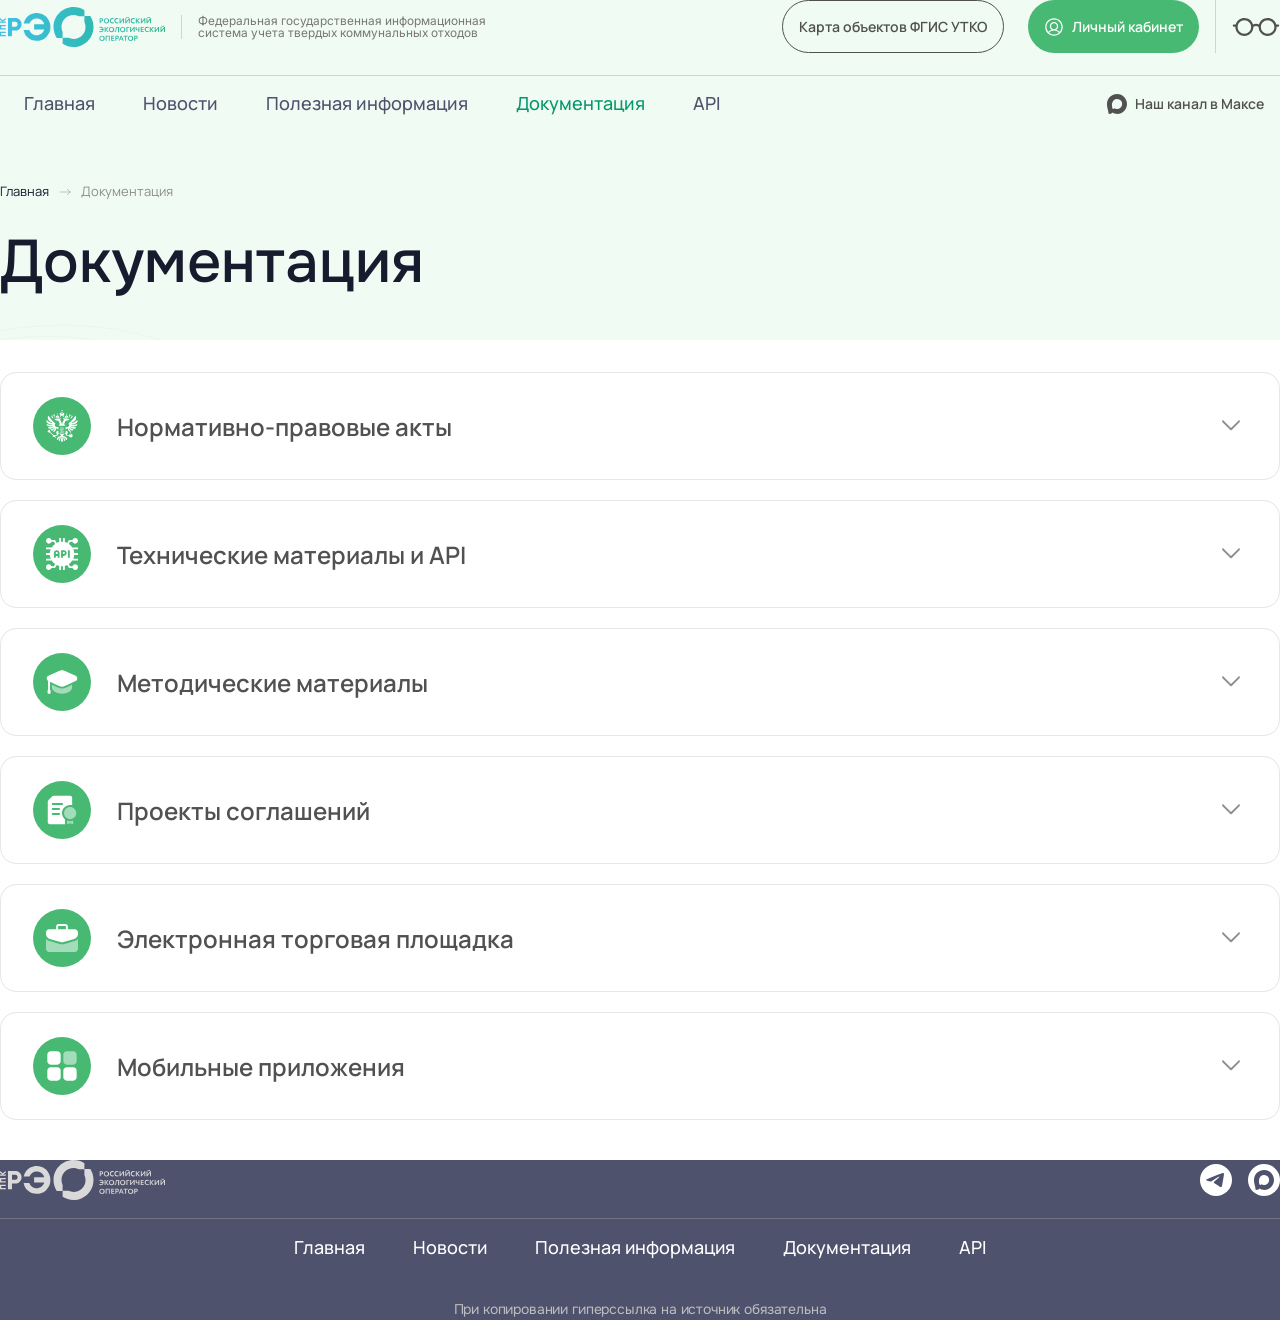
==== commit fb562bd8: "third commit" ====
--- a/docs.html
+++ b/docs.html
@@ -11,7 +11,7 @@
 
   <!--HeaderHero-->
 
-  <section class="header_hero">
+  <section class="header_hero next_page">
 
     <header>
 
@@ -42,8 +42,8 @@
           <a href="index.html" class="menu_item">Главная</a>
           <a href="news.html" class="menu_item">Новости</a>
           <a href="" class="menu_item">Полезная информация</a>
-          <a href="docs.html" class="menu_item">Документация <img src="icons/dropArrow.svg" alt=""></a>
-          <a href="" class="menu_item">Обратная связь</a>
+          <a href="docs.html" class="menu_item">Документация</a>
+          <a href="" class="menu_item">API</a>
         </div>
 
         <div class="nav_bar-compact">
@@ -53,30 +53,26 @@
           </button>
         </div>
 
-        <div class="mobile_menu" id="mobile_menu">
-          <div class="mobile_menu-overlay" id="mobile_menu_overlay"></div>
-          <div class="mobile_menu-panel">
-            <button class="mobile_menu-close" id="mobile_menu_close">
-              <img src="icons/closeIcon.svg" alt="Закрыть меню">
-            </button>
-            <nav class="mobile_menu-list">
-              <a href="index.html" class="mobile_menu-link">Главная</a>
-              <a href="news.html" class="mobile_menu-link">Новости</a>
-              <a href="" class="mobile_menu-link">Полезная информация</a>
-              <a href="docs.html" class="mobile_menu-link">Документация</a>
-              <a href="" class="mobile_menu-link">Обратная связь</a>
-            </nav>
-          </div>
-        </div>
-
-        <div class="status_info">
-          система доступа
-          <img src="icons/greenStatus.svg" alt="Зелёный маркер">
-        </div>
+        <a href="" class="follow_button">
+          <img src="icons/maxBlackIcon.svg" alt="Макс">
+          <span class="follow_button-text">Наш канал в Максе</span>
+        </a>
 
       </div>
 
     </header>
+
+    <div class="mobile_menu">
+
+      <div class="mobile_menu_list">
+        <a href="index.html" class="mobile_menu_item">Главная</a>
+        <a href="news.html" class="mobile_menu_item">Новости</a>
+        <a href="" class="mobile_menu_item">Полезная информация</a>
+        <a href="docs.html" class="mobile_menu_item">Документация</a>
+        <a href="" class="mobile_menu_item">API</a>
+      </div>
+
+    </div>
 
     <div class="header_head">
       <div class="breadcrumbs">
@@ -109,66 +105,20 @@
             <p class="documentation_text">Здесь написано что-то невероятно умное!</p>
             <div class="documentation_documents-container">
               <div class="documentation_main-docs">
-                <div class="documentation_main-docs-list">
-                  <div class="main_doc-container">
-                    <img src="icons/fileIcon.svg" alt="Файл">
-                    <a href="">Какой-то файл</a>
-                  </div>
-                  <div class="main_doc-container">
-                    <img src="icons/fileIcon.svg" alt="Файл">
-                    <a href="">Руководство пользователя для роли Владелец объекта</a>
-                  </div>
-                  <div class="main_doc-container">
-                    <img src="icons/fileIcon.svg" alt="Файл">
-                    <a href="">Руководство пользователя для роли Владелец объекта</a>
-                  </div>
-                  <div class="main_doc-container">
-                    <img src="icons/fileIcon.svg" alt="Файл">
-                    <a href="">Руководство пользователя для роли Владелец объекта</a>
-                  </div>
-                  <div class="main_doc-container">
-                    <img src="icons/fileIcon.svg" alt="Файл">
-                    <a href="">Руководство пользователя для роли Владелец объекта</a>
-                  </div>
-                  <div class="main_doc-container">
-                    <img src="icons/fileIcon.svg" alt="Файл">
-                    <a href="">Руководство пользователя для роли Владелец объекта</a>
-                  </div>
-                  <div class="main_doc-container">
-                    <img src="icons/fileIcon.svg" alt="Файл">
-                    <a href="">Руководство пользователя для роли Владелец объекта</a>
-                  </div>
-                </div>
-                <div class="documentation_main-docs-list">
-                  <div class="main_doc-container">
-                    <img src="icons/fileIcon.svg" alt="Файл">
-                    <a href="">Какой-то файл</a>
-                  </div>
-                  <div class="main_doc-container">
-                    <img src="icons/fileIcon.svg" alt="Файл">
-                    <a href="">Руководство пользователя для роли Владелец объекта</a>
-                  </div>
-                  <div class="main_doc-container">
-                    <img src="icons/fileIcon.svg" alt="Файл">
-                    <a href="">Руководство пользователя для роли Владелец объекта</a>
-                  </div>
-                  <div class="main_doc-container">
-                    <img src="icons/fileIcon.svg" alt="Файл">
-                    <a href="">Руководство пользователя для роли Владелец объекта</a>
-                  </div>
-                  <div class="main_doc-container">
-                    <img src="icons/fileIcon.svg" alt="Файл">
-                    <a href="">Руководство пользователя для роли Владелец объекта</a>
-                  </div>
-                  <div class="main_doc-container">
-                    <img src="icons/fileIcon.svg" alt="Файл">
-                    <a href="">Руководство пользователя для роли Владелец объекта</a>
-                  </div>
-                  <div class="main_doc-container">
-                    <img src="icons/fileIcon.svg" alt="Файл">
-                    <a href="">Руководство пользователя для роли Владелец объекта</a>
-                  </div>
-                </div>
+                <div class="main_doc-container"><img src="icons/fileIcon.svg" alt="Файл"><a href="">Какой-то файл</a></div>
+                <div class="main_doc-container"><img src="icons/fileIcon.svg" alt="Файл"><a href="">Руководство пользователя для роли Владелец объекта</a></div>
+                <div class="main_doc-container"><img src="icons/fileIcon.svg" alt="Файл"><a href="">Руководство пользователя для роли Владелец объекта</a></div>
+                <div class="main_doc-container"><img src="icons/fileIcon.svg" alt="Файл"><a href="">Руководство пользователя для роли Владелец объекта</a></div>
+                <div class="main_doc-container"><img src="icons/fileIcon.svg" alt="Файл"><a href="">Руководство пользователя для роли Владелец объекта</a></div>
+                <div class="main_doc-container"><img src="icons/fileIcon.svg" alt="Файл"><a href="">Руководство пользователя для роли Владелец объекта</a></div>
+                <div class="main_doc-container"><img src="icons/fileIcon.svg" alt="Файл"><a href="">Руководство пользователя для роли Владелец объекта</a></div>
+                <div class="main_doc-container"><img src="icons/fileIcon.svg" alt="Файл"><a href="">Какой-то файл</a></div>
+                <div class="main_doc-container"><img src="icons/fileIcon.svg" alt="Файл"><a href="">Руководство пользователя для роли Владелец объекта</a></div>
+                <div class="main_doc-container"><img src="icons/fileIcon.svg" alt="Файл"><a href="">Руководство пользователя для роли Владелец объекта</a></div>
+                <div class="main_doc-container"><img src="icons/fileIcon.svg" alt="Файл"><a href="">Руководство пользователя для роли Владелец объекта</a></div>
+                <div class="main_doc-container"><img src="icons/fileIcon.svg" alt="Файл"><a href="">Руководство пользователя для роли Владелец объекта</a></div>
+                <div class="main_doc-container"><img src="icons/fileIcon.svg" alt="Файл"><a href="">Руководство пользователя для роли Владелец объекта</a></div>
+                <div class="main_doc-container"><img src="icons/fileIcon.svg" alt="Файл"><a href="">Руководство пользователя для роли Владелец объекта</a></div>
               </div>
             </div>
           </div>
@@ -188,66 +138,20 @@
             <p class="documentation_text">Здесь написано что-то невероятно умное!</p>
             <div class="documentation_documents-container">
               <div class="documentation_main-docs">
-                <div class="documentation_main-docs-list">
-                  <div class="main_doc-container">
-                    <img src="icons/fileIcon.svg" alt="Файл">
-                    <a href="">Какой-то файл</a>
-                  </div>
-                  <div class="main_doc-container">
-                    <img src="icons/fileIcon.svg" alt="Файл">
-                    <a href="">Руководство пользователя для роли Владелец объекта</a>
-                  </div>
-                  <div class="main_doc-container">
-                    <img src="icons/fileIcon.svg" alt="Файл">
-                    <a href="">Руководство пользователя для роли Владелец объекта</a>
-                  </div>
-                  <div class="main_doc-container">
-                    <img src="icons/fileIcon.svg" alt="Файл">
-                    <a href="">Руководство пользователя для роли Владелец объекта</a>
-                  </div>
-                  <div class="main_doc-container">
-                    <img src="icons/fileIcon.svg" alt="Файл">
-                    <a href="">Руководство пользователя для роли Владелец объекта</a>
-                  </div>
-                  <div class="main_doc-container">
-                    <img src="icons/fileIcon.svg" alt="Файл">
-                    <a href="">Руководство пользователя для роли Владелец объекта</a>
-                  </div>
-                  <div class="main_doc-container">
-                    <img src="icons/fileIcon.svg" alt="Файл">
-                    <a href="">Руководство пользователя для роли Владелец объекта</a>
-                  </div>
-                </div>
-                <div class="documentation_main-docs-list">
-                  <div class="main_doc-container">
-                    <img src="icons/fileIcon.svg" alt="Файл">
-                    <a href="">Какой-то файл</a>
-                  </div>
-                  <div class="main_doc-container">
-                    <img src="icons/fileIcon.svg" alt="Файл">
-                    <a href="">Руководство пользователя для роли Владелец объекта</a>
-                  </div>
-                  <div class="main_doc-container">
-                    <img src="icons/fileIcon.svg" alt="Файл">
-                    <a href="">Руководство пользователя для роли Владелец объекта</a>
-                  </div>
-                  <div class="main_doc-container">
-                    <img src="icons/fileIcon.svg" alt="Файл">
-                    <a href="">Руководство пользователя для роли Владелец объекта</a>
-                  </div>
-                  <div class="main_doc-container">
-                    <img src="icons/fileIcon.svg" alt="Файл">
-                    <a href="">Руководство пользователя для роли Владелец объекта</a>
-                  </div>
-                  <div class="main_doc-container">
-                    <img src="icons/fileIcon.svg" alt="Файл">
-                    <a href="">Руководство пользователя для роли Владелец объекта</a>
-                  </div>
-                  <div class="main_doc-container">
-                    <img src="icons/fileIcon.svg" alt="Файл">
-                    <a href="">Руководство пользователя для роли Владелец объекта</a>
-                  </div>
-                </div>
+                <div class="main_doc-container"><img src="icons/fileIcon.svg" alt="Файл"><a href="">Какой-то файл</a></div>
+                <div class="main_doc-container"><img src="icons/fileIcon.svg" alt="Файл"><a href="">Руководство пользователя для роли Владелец объекта</a></div>
+                <div class="main_doc-container"><img src="icons/fileIcon.svg" alt="Файл"><a href="">Руководство пользователя для роли Владелец объекта</a></div>
+                <div class="main_doc-container"><img src="icons/fileIcon.svg" alt="Файл"><a href="">Руководство пользователя для роли Владелец объекта</a></div>
+                <div class="main_doc-container"><img src="icons/fileIcon.svg" alt="Файл"><a href="">Руководство пользователя для роли Владелец объекта</a></div>
+                <div class="main_doc-container"><img src="icons/fileIcon.svg" alt="Файл"><a href="">Руководство пользователя для роли Владелец объекта</a></div>
+                <div class="main_doc-container"><img src="icons/fileIcon.svg" alt="Файл"><a href="">Руководство пользователя для роли Владелец объекта</a></div>
+                <div class="main_doc-container"><img src="icons/fileIcon.svg" alt="Файл"><a href="">Какой-то файл</a></div>
+                <div class="main_doc-container"><img src="icons/fileIcon.svg" alt="Файл"><a href="">Руководство пользователя для роли Владелец объекта</a></div>
+                <div class="main_doc-container"><img src="icons/fileIcon.svg" alt="Файл"><a href="">Руководство пользователя для роли Владелец объекта</a></div>
+                <div class="main_doc-container"><img src="icons/fileIcon.svg" alt="Файл"><a href="">Руководство пользователя для роли Владелец объекта</a></div>
+                <div class="main_doc-container"><img src="icons/fileIcon.svg" alt="Файл"><a href="">Руководство пользователя для роли Владелец объекта</a></div>
+                <div class="main_doc-container"><img src="icons/fileIcon.svg" alt="Файл"><a href="">Руководство пользователя для роли Владелец объекта</a></div>
+                <div class="main_doc-container"><img src="icons/fileIcon.svg" alt="Файл"><a href="">Руководство пользователя для роли Владелец объекта</a></div>
               </div>
             </div>
           </div>
@@ -267,70 +171,23 @@
             <p class="documentation_text">Здесь написано что-то невероятно умное!</p>
             <div class="documentation_documents-container">
               <div class="documentation_main-docs">
-                <div class="documentation_main-docs-list">
-                  <div class="main_doc-container">
-                    <img src="icons/fileIcon.svg" alt="Файл">
-                    <a href="">Какой-то файл</a>
-                  </div>
-                  <div class="main_doc-container">
-                    <img src="icons/fileIcon.svg" alt="Файл">
-                    <a href="">Руководство пользователя для роли Владелец объекта</a>
-                  </div>
-                  <div class="main_doc-container">
-                    <img src="icons/fileIcon.svg" alt="Файл">
-                    <a href="">Руководство пользователя для роли Владелец объекта</a>
-                  </div>
-                  <div class="main_doc-container">
-                    <img src="icons/fileIcon.svg" alt="Файл">
-                    <a href="">Руководство пользователя для роли Владелец объекта</a>
-                  </div>
-                  <div class="main_doc-container">
-                    <img src="icons/fileIcon.svg" alt="Файл">
-                    <a href="">Руководство пользователя для роли Владелец объекта</a>
-                  </div>
-                  <div class="main_doc-container">
-                    <img src="icons/fileIcon.svg" alt="Файл">
-                    <a href="">Руководство пользователя для роли Владелец объекта</a>
-                  </div>
-                  <div class="main_doc-container">
-                    <img src="icons/fileIcon.svg" alt="Файл">
-                    <a href="">Руководство пользователя для роли Владелец объекта</a>
-                  </div>
-                </div>
-                <div class="documentation_main-docs-list">
-                  <div class="main_doc-container">
-                    <img src="icons/fileIcon.svg" alt="Файл">
-                    <a href="">Какой-то файл</a>
-                  </div>
-                  <div class="main_doc-container">
-                    <img src="icons/fileIcon.svg" alt="Файл">
-                    <a href="">Руководство пользователя для роли Владелец объекта</a>
-                  </div>
-                  <div class="main_doc-container">
-                    <img src="icons/fileIcon.svg" alt="Файл">
-                    <a href="">Руководство пользователя для роли Владелец объекта</a>
-                  </div>
-                  <div class="main_doc-container">
-                    <img src="icons/fileIcon.svg" alt="Файл">
-                    <a href="">Руководство пользователя для роли Владелец объекта</a>
-                  </div>
-                  <div class="main_doc-container">
-                    <img src="icons/fileIcon.svg" alt="Файл">
-                    <a href="">Руководство пользователя для роли Владелец объекта</a>
-                  </div>
-                  <div class="main_doc-container">
-                    <img src="icons/fileIcon.svg" alt="Файл">
-                    <a href="">Руководство пользователя для роли Владелец объекта</a>
-                  </div>
-                  <div class="main_doc-container">
-                    <img src="icons/fileIcon.svg" alt="Файл">
-                    <a href="">Руководство пользователя для роли Владелец объекта</a>
-                  </div>
-                </div>
-              </div>
-            </div>
-          </div>
-
+                <div class="main_doc-container"><img src="icons/fileIcon.svg" alt="Файл"><a href="">Какой-то файл</a></div>
+                <div class="main_doc-container"><img src="icons/fileIcon.svg" alt="Файл"><a href="">Руководство пользователя для роли Владелец объекта</a></div>
+                <div class="main_doc-container"><img src="icons/fileIcon.svg" alt="Файл"><a href="">Руководство пользователя для роли Владелец объекта</a></div>
+                <div class="main_doc-container"><img src="icons/fileIcon.svg" alt="Файл"><a href="">Руководство пользователя для роли Владелец объекта</a></div>
+                <div class="main_doc-container"><img src="icons/fileIcon.svg" alt="Файл"><a href="">Руководство пользователя для роли Владелец объекта</a></div>
+                <div class="main_doc-container"><img src="icons/fileIcon.svg" alt="Файл"><a href="">Руководство пользователя для роли Владелец объекта</a></div>
+                <div class="main_doc-container"><img src="icons/fileIcon.svg" alt="Файл"><a href="">Руководство пользователя для роли Владелец объекта</a></div>
+                <div class="main_doc-container"><img src="icons/fileIcon.svg" alt="Файл"><a href="">Какой-то файл</a></div>
+                <div class="main_doc-container"><img src="icons/fileIcon.svg" alt="Файл"><a href="">Руководство пользователя для роли Владелец объекта</a></div>
+                <div class="main_doc-container"><img src="icons/fileIcon.svg" alt="Файл"><a href="">Руководство пользователя для роли Владелец объекта</a></div>
+                <div class="main_doc-container"><img src="icons/fileIcon.svg" alt="Файл"><a href="">Руководство пользователя для роли Владелец объекта</a></div>
+                <div class="main_doc-container"><img src="icons/fileIcon.svg" alt="Файл"><a href="">Руководство пользователя для роли Владелец объекта</a></div>
+                <div class="main_doc-container"><img src="icons/fileIcon.svg" alt="Файл"><a href="">Руководство пользователя для роли Владелец объекта</a></div>
+                <div class="main_doc-container"><img src="icons/fileIcon.svg" alt="Файл"><a href="">Руководство пользователя для роли Владелец объекта</a></div>
+              </div>
+            </div>
+          </div>
         </div>
 
         <div class="documentation_item">
@@ -347,66 +204,20 @@
             <p class="documentation_text">Здесь написано что-то невероятно умное!</p>
             <div class="documentation_documents-container">
               <div class="documentation_main-docs">
-                <div class="documentation_main-docs-list">
-                  <div class="main_doc-container">
-                    <img src="icons/fileIcon.svg" alt="Файл">
-                    <a href="">Какой-то файл</a>
-                  </div>
-                  <div class="main_doc-container">
-                    <img src="icons/fileIcon.svg" alt="Файл">
-                    <a href="">Руководство пользователя для роли Владелец объекта</a>
-                  </div>
-                  <div class="main_doc-container">
-                    <img src="icons/fileIcon.svg" alt="Файл">
-                    <a href="">Руководство пользователя для роли Владелец объекта</a>
-                  </div>
-                  <div class="main_doc-container">
-                    <img src="icons/fileIcon.svg" alt="Файл">
-                    <a href="">Руководство пользователя для роли Владелец объекта</a>
-                  </div>
-                  <div class="main_doc-container">
-                    <img src="icons/fileIcon.svg" alt="Файл">
-                    <a href="">Руководство пользователя для роли Владелец объекта</a>
-                  </div>
-                  <div class="main_doc-container">
-                    <img src="icons/fileIcon.svg" alt="Файл">
-                    <a href="">Руководство пользователя для роли Владелец объекта</a>
-                  </div>
-                  <div class="main_doc-container">
-                    <img src="icons/fileIcon.svg" alt="Файл">
-                    <a href="">Руководство пользователя для роли Владелец объекта</a>
-                  </div>
-                </div>
-                <div class="documentation_main-docs-list">
-                  <div class="main_doc-container">
-                    <img src="icons/fileIcon.svg" alt="Файл">
-                    <a href="">Какой-то файл</a>
-                  </div>
-                  <div class="main_doc-container">
-                    <img src="icons/fileIcon.svg" alt="Файл">
-                    <a href="">Руководство пользователя для роли Владелец объекта</a>
-                  </div>
-                  <div class="main_doc-container">
-                    <img src="icons/fileIcon.svg" alt="Файл">
-                    <a href="">Руководство пользователя для роли Владелец объекта</a>
-                  </div>
-                  <div class="main_doc-container">
-                    <img src="icons/fileIcon.svg" alt="Файл">
-                    <a href="">Руководство пользователя для роли Владелец объекта</a>
-                  </div>
-                  <div class="main_doc-container">
-                    <img src="icons/fileIcon.svg" alt="Файл">
-                    <a href="">Руководство пользователя для роли Владелец объекта</a>
-                  </div>
-                  <div class="main_doc-container">
-                    <img src="icons/fileIcon.svg" alt="Файл">
-                    <a href="">Руководство пользователя для роли Владелец объекта</a>
-                  </div>
-                  <div class="main_doc-container">
-                    <img src="icons/fileIcon.svg" alt="Файл">
-                    <a href="">Руководство пользователя для роли Владелец объекта</a>
-                  </div>
-                </div>
+                <div class="main_doc-container"><img src="icons/fileIcon.svg" alt="Файл"><a href="">Какой-то файл</a></div>
+                <div class="main_doc-container"><img src="icons/fileIcon.svg" alt="Файл"><a href="">Руководство пользователя для роли Владелец объекта</a></div>
+                <div class="main_doc-container"><img src="icons/fileIcon.svg" alt="Файл"><a href="">Руководство пользователя для роли Владелец объекта</a></div>
+                <div class="main_doc-container"><img src="icons/fileIcon.svg" alt="Файл"><a href="">Руководство пользователя для роли Владелец объекта</a></div>
+                <div class="main_doc-container"><img src="icons/fileIcon.svg" alt="Файл"><a href="">Руководство пользователя для роли Владелец объекта</a></div>
+                <div class="main_doc-container"><img src="icons/fileIcon.svg" alt="Файл"><a href="">Руководство пользователя для роли Владелец объекта</a></div>
+                <div class="main_doc-container"><img src="icons/fileIcon.svg" alt="Файл"><a href="">Руководство пользователя для роли Владелец объекта</a></div>
+                <div class="main_doc-container"><img src="icons/fileIcon.svg" alt="Файл"><a href="">Какой-то файл</a></div>
+                <div class="main_doc-container"><img src="icons/fileIcon.svg" alt="Файл"><a href="">Руководство пользователя для роли Владелец объекта</a></div>
+                <div class="main_doc-container"><img src="icons/fileIcon.svg" alt="Файл"><a href="">Руководство пользователя для роли Владелец объекта</a></div>
+                <div class="main_doc-container"><img src="icons/fileIcon.svg" alt="Файл"><a href="">Руководство пользователя для роли Владелец объекта</a></div>
+                <div class="main_doc-container"><img src="icons/fileIcon.svg" alt="Файл"><a href="">Руководство пользователя для роли Владелец объекта</a></div>
+                <div class="main_doc-container"><img src="icons/fileIcon.svg" alt="Файл"><a href="">Руководство пользователя для роли Владелец объекта</a></div>
+                <div class="main_doc-container"><img src="icons/fileIcon.svg" alt="Файл"><a href="">Руководство пользователя для роли Владелец объекта</a></div>
               </div>
             </div>
           </div>
@@ -426,66 +237,20 @@
             <p class="documentation_text">Здесь написано что-то невероятно умное!</p>
             <div class="documentation_documents-container">
               <div class="documentation_main-docs">
-                <div class="documentation_main-docs-list">
-                  <div class="main_doc-container">
-                    <img src="icons/fileIcon.svg" alt="Файл">
-                    <a href="">Какой-то файл</a>
-                  </div>
-                  <div class="main_doc-container">
-                    <img src="icons/fileIcon.svg" alt="Файл">
-                    <a href="">Руководство пользователя для роли Владелец объекта</a>
-                  </div>
-                  <div class="main_doc-container">
-                    <img src="icons/fileIcon.svg" alt="Файл">
-                    <a href="">Руководство пользователя для роли Владелец объекта</a>
-                  </div>
-                  <div class="main_doc-container">
-                    <img src="icons/fileIcon.svg" alt="Файл">
-                    <a href="">Руководство пользователя для роли Владелец объекта</a>
-                  </div>
-                  <div class="main_doc-container">
-                    <img src="icons/fileIcon.svg" alt="Файл">
-                    <a href="">Руководство пользователя для роли Владелец объекта</a>
-                  </div>
-                  <div class="main_doc-container">
-                    <img src="icons/fileIcon.svg" alt="Файл">
-                    <a href="">Руководство пользователя для роли Владелец объекта</a>
-                  </div>
-                  <div class="main_doc-container">
-                    <img src="icons/fileIcon.svg" alt="Файл">
-                    <a href="">Руководство пользователя для роли Владелец объекта</a>
-                  </div>
-                </div>
-                <div class="documentation_main-docs-list">
-                  <div class="main_doc-container">
-                    <img src="icons/fileIcon.svg" alt="Файл">
-                    <a href="">Какой-то файл</a>
-                  </div>
-                  <div class="main_doc-container">
-                    <img src="icons/fileIcon.svg" alt="Файл">
-                    <a href="">Руководство пользователя для роли Владелец объекта</a>
-                  </div>
-                  <div class="main_doc-container">
-                    <img src="icons/fileIcon.svg" alt="Файл">
-                    <a href="">Руководство пользователя для роли Владелец объекта</a>
-                  </div>
-                  <div class="main_doc-container">
-                    <img src="icons/fileIcon.svg" alt="Файл">
-                    <a href="">Руководство пользователя для роли Владелец объекта</a>
-                  </div>
-                  <div class="main_doc-container">
-                    <img src="icons/fileIcon.svg" alt="Файл">
-                    <a href="">Руководство пользователя для роли Владелец объекта</a>
-                  </div>
-                  <div class="main_doc-container">
-                    <img src="icons/fileIcon.svg" alt="Файл">
-                    <a href="">Руководство пользователя для роли Владелец объекта</a>
-                  </div>
-                  <div class="main_doc-container">
-                    <img src="icons/fileIcon.svg" alt="Файл">
-                    <a href="">Руководство пользователя для роли Владелец объекта</a>
-                  </div>
-                </div>
+                <div class="main_doc-container"><img src="icons/fileIcon.svg" alt="Файл"><a href="">Какой-то файл</a></div>
+                <div class="main_doc-container"><img src="icons/fileIcon.svg" alt="Файл"><a href="">Руководство пользователя для роли Владелец объекта</a></div>
+                <div class="main_doc-container"><img src="icons/fileIcon.svg" alt="Файл"><a href="">Руководство пользователя для роли Владелец объекта</a></div>
+                <div class="main_doc-container"><img src="icons/fileIcon.svg" alt="Файл"><a href="">Руководство пользователя для роли Владелец объекта</a></div>
+                <div class="main_doc-container"><img src="icons/fileIcon.svg" alt="Файл"><a href="">Руководство пользователя для роли Владелец объекта</a></div>
+                <div class="main_doc-container"><img src="icons/fileIcon.svg" alt="Файл"><a href="">Руководство пользователя для роли Владелец объекта</a></div>
+                <div class="main_doc-container"><img src="icons/fileIcon.svg" alt="Файл"><a href="">Руководство пользователя для роли Владелец объекта</a></div>
+                <div class="main_doc-container"><img src="icons/fileIcon.svg" alt="Файл"><a href="">Какой-то файл</a></div>
+                <div class="main_doc-container"><img src="icons/fileIcon.svg" alt="Файл"><a href="">Руководство пользователя для роли Владелец объекта</a></div>
+                <div class="main_doc-container"><img src="icons/fileIcon.svg" alt="Файл"><a href="">Руководство пользователя для роли Владелец объекта</a></div>
+                <div class="main_doc-container"><img src="icons/fileIcon.svg" alt="Файл"><a href="">Руководство пользователя для роли Владелец объекта</a></div>
+                <div class="main_doc-container"><img src="icons/fileIcon.svg" alt="Файл"><a href="">Руководство пользователя для роли Владелец объекта</a></div>
+                <div class="main_doc-container"><img src="icons/fileIcon.svg" alt="Файл"><a href="">Руководство пользователя для роли Владелец объекта</a></div>
+                <div class="main_doc-container"><img src="icons/fileIcon.svg" alt="Файл"><a href="">Руководство пользователя для роли Владелец объекта</a></div>
               </div>
             </div>
           </div>
@@ -505,66 +270,20 @@
             <p class="documentation_text">Здесь написано что-то невероятно умное!</p>
             <div class="documentation_documents-container">
               <div class="documentation_main-docs">
-                <div class="documentation_main-docs-list">
-                  <div class="main_doc-container">
-                    <img src="icons/fileIcon.svg" alt="Файл">
-                    <a href="">Какой-то файл</a>
-                  </div>
-                  <div class="main_doc-container">
-                    <img src="icons/fileIcon.svg" alt="Файл">
-                    <a href="">Руководство пользователя для роли Владелец объекта</a>
-                  </div>
-                  <div class="main_doc-container">
-                    <img src="icons/fileIcon.svg" alt="Файл">
-                    <a href="">Руководство пользователя для роли Владелец объекта</a>
-                  </div>
-                  <div class="main_doc-container">
-                    <img src="icons/fileIcon.svg" alt="Файл">
-                    <a href="">Руководство пользователя для роли Владелец объекта</a>
-                  </div>
-                  <div class="main_doc-container">
-                    <img src="icons/fileIcon.svg" alt="Файл">
-                    <a href="">Руководство пользователя для роли Владелец объекта</a>
-                  </div>
-                  <div class="main_doc-container">
-                    <img src="icons/fileIcon.svg" alt="Файл">
-                    <a href="">Руководство пользователя для роли Владелец объекта</a>
-                  </div>
-                  <div class="main_doc-container">
-                    <img src="icons/fileIcon.svg" alt="Файл">
-                    <a href="">Руководство пользователя для роли Владелец объекта</a>
-                  </div>
-                </div>
-                <div class="documentation_main-docs-list">
-                  <div class="main_doc-container">
-                    <img src="icons/fileIcon.svg" alt="Файл">
-                    <a href="">Какой-то файл</a>
-                  </div>
-                  <div class="main_doc-container">
-                    <img src="icons/fileIcon.svg" alt="Файл">
-                    <a href="">Руководство пользователя для роли Владелец объекта</a>
-                  </div>
-                  <div class="main_doc-container">
-                    <img src="icons/fileIcon.svg" alt="Файл">
-                    <a href="">Руководство пользователя для роли Владелец объекта</a>
-                  </div>
-                  <div class="main_doc-container">
-                    <img src="icons/fileIcon.svg" alt="Файл">
-                    <a href="">Руководство пользователя для роли Владелец объекта</a>
-                  </div>
-                  <div class="main_doc-container">
-                    <img src="icons/fileIcon.svg" alt="Файл">
-                    <a href="">Руководство пользователя для роли Владелец объекта</a>
-                  </div>
-                  <div class="main_doc-container">
-                    <img src="icons/fileIcon.svg" alt="Файл">
-                    <a href="">Руководство пользователя для роли Владелец объекта</a>
-                  </div>
-                  <div class="main_doc-container">
-                    <img src="icons/fileIcon.svg" alt="Файл">
-                    <a href="">Руководство пользователя для роли Владелец объекта</a>
-                  </div>
-                </div>
+                <div class="main_doc-container"><img src="icons/fileIcon.svg" alt="Файл"><a href="">Какой-то файл</a></div>
+                <div class="main_doc-container"><img src="icons/fileIcon.svg" alt="Файл"><a href="">Руководство пользователя для роли Владелец объекта</a></div>
+                <div class="main_doc-container"><img src="icons/fileIcon.svg" alt="Файл"><a href="">Руководство пользователя для роли Владелец объекта</a></div>
+                <div class="main_doc-container"><img src="icons/fileIcon.svg" alt="Файл"><a href="">Руководство пользователя для роли Владелец объекта</a></div>
+                <div class="main_doc-container"><img src="icons/fileIcon.svg" alt="Файл"><a href="">Руководство пользователя для роли Владелец объекта</a></div>
+                <div class="main_doc-container"><img src="icons/fileIcon.svg" alt="Файл"><a href="">Руководство пользователя для роли Владелец объекта</a></div>
+                <div class="main_doc-container"><img src="icons/fileIcon.svg" alt="Файл"><a href="">Руководство пользователя для роли Владелец объекта</a></div>
+                <div class="main_doc-container"><img src="icons/fileIcon.svg" alt="Файл"><a href="">Какой-то файл</a></div>
+                <div class="main_doc-container"><img src="icons/fileIcon.svg" alt="Файл"><a href="">Руководство пользователя для роли Владелец объекта</a></div>
+                <div class="main_doc-container"><img src="icons/fileIcon.svg" alt="Файл"><a href="">Руководство пользователя для роли Владелец объекта</a></div>
+                <div class="main_doc-container"><img src="icons/fileIcon.svg" alt="Файл"><a href="">Руководство пользователя для роли Владелец объекта</a></div>
+                <div class="main_doc-container"><img src="icons/fileIcon.svg" alt="Файл"><a href="">Руководство пользователя для роли Владелец объекта</a></div>
+                <div class="main_doc-container"><img src="icons/fileIcon.svg" alt="Файл"><a href="">Руководство пользователя для роли Владелец объекта</a></div>
+                <div class="main_doc-container"><img src="icons/fileIcon.svg" alt="Файл"><a href="">Руководство пользователя для роли Владелец объекта</a></div>
               </div>
             </div>
           </div>
@@ -592,8 +311,8 @@
           <a href="index.html" class="footer_nav_button">Главная</a>
           <a href="news.html" class="footer_nav_button">Новости</a>
           <a href="" class="footer_nav_button">Полезная информация</a>
-          <a href="docs.html" class="footer_nav_button">Документация <img src="icons/dropArrowWhiteDoc.svg" alt=""></a>
-          <a href="" class="footer_nav_button">Обратная связь</a>
+          <a href="docs.html" class="footer_nav_button">Документация</a>
+          <a href="" class="footer_nav_button">API</a>
         </div>
         <span class="warning_text">При копировании гиперссылка на источник обязательна</span>
       </div>
--- a/styles.css
+++ b/styles.css
@@ -201,6 +201,15 @@
   color: #161c2d;
 }
 
+@media (max-width: 779px) {
+  .header_head h1 {
+    font-family: Onest-Medium;
+    font-size: 1.5rem;
+    letter-spacing: -2.5%;
+    color: #161c2d;
+  }
+}
+
 /* HEADER-TOP */
 
 .top_bar {
@@ -277,6 +286,16 @@
   display: none;
 }
 
+@media (max-width: 1200px) {
+  .header_hero{
+    justify-items: center;
+  }
+
+  .header_hero.next_page {
+    justify-items: flex-start;
+  }
+}
+
 @media (max-width: 779px) {
 
   .left_block img {
@@ -296,8 +315,8 @@
     justify-content: center;
     margin-right: 1rem;
     border: 0px;
-    width: 32px;
-    height: 32px;
+    outline: 1px solid #515151;
+    outline-offset: -1px;
   }
 
   .user_button-text {
@@ -351,15 +370,22 @@
   font-family: Manrope-Medium;
 }
 
-.status_info {
-  font-family: Manrope-Regular;
+.follow_button {
+  padding: 1rem;
+  border-radius: 104px;
+  font-family: Manrope-SemiBold;
   font-size: 0.875rem;
-  color: #158e6a;
+  color: #515151;
   letter-spacing: 0px;
   display: flex;
-  gap: 0.875rem;
+  gap: 0.5rem;
+  text-decoration: none;
   align-items: center;
   text-align: center;
+}
+
+.follow_button-text {
+  line-height: 120%;
 }
 
 .nav_bar-compact {
@@ -386,60 +412,6 @@
   display: block;
 }
 
-body.menu-open {
-  overflow: hidden;
-  height: 100vh;
-}
-
-.mobile_menu {
-  position: fixed;
-  inset: 0;
-  z-index: 10000;
-  background: rgba(104, 213, 133, 1);
-  display: flex;
-  flex-direction: column;
-  padding: 1.5rem 2rem;
-  transform: translateY(100%);
-  transition: transform 0.4s cubic-bezier(0.4, 0, 0.2, 1);
-}
-
-.mobile_menu.active {
-  transform: translateY(0);
-}
-
-.mobile_menu-close {
-  align-self: flex-end;
-  background: none;
-  border: none;
-  cursor: pointer;
-  padding: 0.5rem;
-  margin-bottom: 2rem;
-}
-
-.mobile_menu-close img {
-  width: 28px;
-  height: 28px;
-  filter: brightness(0);
-}
-
-.mobile_menu-list {
-  display: flex;
-  flex-direction: column;
-  gap: 1.5rem;
-}
-
-.mobile_menu-link {
-  font-family: Manrope-Medium;
-  font-size: 1.5rem;
-  color: #020202;
-  text-decoration: none;
-  transition: opacity 0.2s;
-}
-
-.mobile_menu-link:hover {
-  opacity: 0.7;
-}
-
 /* 1200 HEAD ADAPTIVE */
 
 @media (max-width: 1200px) {
@@ -521,6 +493,23 @@
   .browser_image {
     display: none;
   }
+
+  .follow_button {
+    outline: 1px solid #515151;
+    outline-offset: -1px;
+    padding: 0.5rem;
+  }
+
+  .follow_button img {
+    width: 1rem;
+    height: 1rem;
+  }
+
+  .follow_button
+
+  .follow_button-text {
+    display: none;
+  }
 }
 
 /* NEWS */
@@ -565,6 +554,12 @@
   padding: 0.5rem 1rem;
   border: 1px solid #e6e6eb;
   border-radius: 39px;
+}
+
+.news_button.active {
+  background-color: #47B972;
+  color: #ffffff;
+  border-color: #47B972;
 }
 
 .news_content {
@@ -817,6 +812,10 @@
 
 @media (max-width: 1200px) {
 
+  .info_block {
+    max-width: 70%;
+  }
+
   .information_button {
     font-size: 1rem;
     padding: 1.5rem calc(2rem + 12px);
@@ -852,6 +851,10 @@
 }
 
 @media (max-width: 779px) {
+
+  .info_block {
+    max-width: 100%;
+  }
 
   h2 {
     font-size: 2rem;
@@ -897,6 +900,15 @@
     position: static;
   }
 
+  .info_button_container {
+    width: 100%;
+    text-align: center;
+  }
+
+  .info_user_button {
+    width: 100%;
+  }
+
   .information_button.active {
     background-color: #33a160;
     border: 1px solid #33a160;
@@ -1224,6 +1236,9 @@
   font-family: Manrope-Medium;
   font-size: 1rem;
   line-height: 150%;
+  flex: 0 1 calc(50% - 2rem);
+  min-width: 0;
+  box-sizing: border-box;
 }
 
 .documentation_section--light .main_doc-container a {
@@ -1232,13 +1247,25 @@
 
 .documentation_section--light .documentation_main-docs {
   display: flex;
-  gap: 8.4375rem;
-}
-
-.documentation_main-docs-list {
-  display: flex;
-  flex-direction: column;
-  gap: 1rem;
+  flex-wrap: wrap;
+  gap: 1rem 4rem;
+}
+
+@media (max-width: 1200px) {
+  .documentation_section--light .documentation_main-docs {
+    gap: 1rem 2rem;
+  }
+}
+
+@media (max-width: 779px) {
+  .documentation_section--light .documentation_main-docs {
+    flex-direction: column;
+    gap: 0.75rem 0;
+  }
+
+  .documentation_section--light .main_doc-container {
+    flex: 0 1 100%;
+  }
 }
 
 /* FAQ */
@@ -1408,9 +1435,10 @@
 }
 
 .statistics_content {
+  display: flex;
+  flex: 0 0 20%;
   position: relative;
   color: #21B689;
-  display: flex;
   flex-direction: column;
   padding: 1rem 1.5rem;
   background-color: rgba(255, 255, 255, 0.72);
@@ -1665,4 +1693,272 @@
   .warning_text {
     text-align: center;
   }
+}
+
+/* --- MOBILE MENU --- */
+:root {
+  --header-height: 150px;
+}
+
+.mobile_menu {
+  position: fixed;
+  top: var(--header-height);
+  left: 0;
+  right: 0;
+  bottom: 0;
+  background-color: #ffffff;
+  z-index: 10;
+  transform: translateY(-100%);
+  transition: transform 0.35s cubic-bezier(0.4, 0, 0.2, 1);
+  overflow-y: auto;
+  box-sizing: border-box;
+  display: none;
+}
+
+.mobile_menu::before {
+  content: '';
+  position: absolute;
+  inset: 0;
+  background: rgba(104, 213, 133, 0.1);
+  pointer-events: none;
+}
+
+.mobile_menu.active {
+  transform: translateY(0);
+  display: flex;
+  flex-direction: column;
+  align-items: center;
+}
+
+body.no-scroll {
+  overflow: hidden;
+}
+
+.mobile_menu_list {
+  display: flex;
+  flex-direction: column;
+  margin: auto; 
+  transform: translateY(calc(-1 * var(--header-height) / 2));
+  padding: 0 1.5rem;
+}
+
+.mobile_menu_item {
+  padding: 1rem 1.5rem;
+  text-align: center;
+  text-decoration: none;
+  font-size: 1.125rem;
+  color: #4f526d;
+  font-family: Manrope-Medium;
+  transition: color 0.2s;
+}
+
+.mobile_menu_item:hover {
+  color: #158e6a;
+}
+
+@media (max-width: 1200px) {
+  .mobile_menu {
+    display: block;
+  }
+}
+
+/* NEWS PAGE */
+
+.news-page_section {
+  padding: 2.5rem var(--fluid-padding-x);
+}
+
+.news-page_list {
+  display: flex;
+  flex-direction: column;
+}
+
+.news-page_item {
+  display: flex;
+  gap: 2rem;
+  align-items: flex-start;
+  padding: 2rem 0;
+}
+
+.news-page_image-link {
+  display: block;
+  width: 320px;
+  flex-shrink: 0;
+  border-radius: 0.75rem;
+  overflow: hidden;
+  aspect-ratio: 16 / 9;
+  background: #f0f0f0;
+}
+
+.news-page_image-link img {
+  width: 100%;
+  height: 100%;
+  object-fit: cover;
+  transition: transform 0.3s ease;
+}
+
+.news-page_image-link:hover img {
+  transform: scale(1.03);
+}
+
+.news-page_info {
+  flex: 1;
+  display: flex;
+  flex-direction: column;
+  gap: 1rem;
+  min-width: 0;
+}
+
+.news-page_title {
+  font-family: Manrope-SemiBold;
+  font-size: 1.375rem;
+  line-height: 130%;
+  color: #020202;
+  text-decoration: none;
+  transition: color 0.2s ease;
+}
+
+.news-page_title:hover {
+  color: #33a160;
+}
+
+.news-page_text {
+  font-family: Manrope-Regular;
+  font-size: 1rem;
+  line-height: 150%;
+  color: #4f526d;
+  margin: 0;
+  display: -webkit-box;
+  -webkit-line-clamp: 3;
+  -webkit-box-orient: vertical;
+  overflow: hidden;
+}
+
+.news-page_meta {
+  display: flex;
+  align-items: center;
+  font-family: Manrope-Regular;
+  font-size: 0.875rem;
+  color: #8d8d8d;
+}
+
+.news-page_date {
+  padding-right: 1rem;
+  margin-right: 0.5rem;
+  border-right: 1px solid #aeaeae;
+}
+
+/* PAGINATION */
+.news-pagination {
+  display: flex;
+  flex-wrap: wrap;
+  justify-content: flex-start;
+  align-items: center;
+  gap: 5rem;
+  margin-top: 3rem;
+  padding-top: 2rem;
+  border-top: 1px solid rgba(0, 0, 0, 0.15);
+}
+
+.pagination-info {
+  font-family: Manrope-Regular;
+  font-size: 0.875rem;
+  color: #8d8d8d;
+}
+
+.pagination-controls {
+  display: flex;
+  align-items: center;
+  gap: 0.35rem;
+}
+
+.pagination-arrow,
+.pagination-page,
+.pagination-dots {
+  font-family: Manrope-Regular;
+  font-size: 1rem;
+  color: #4f526d;
+  text-decoration: none;
+  padding: 0.5rem 0.75rem;
+  border-radius: 8px;
+  transition: all 0.2s ease;
+  line-height: 1;
+  cursor: pointer;
+}
+
+.pagination-dots {
+  cursor: default;
+  padding: 0.5rem 0.25rem;
+  color: #8d8d8d;
+}
+
+.pagination-arrow:hover,
+.pagination-page:hover {
+  background-color: #f0fbf3;
+  color: #05986C;
+}
+
+.pagination-page.active {
+  background-color: #47B972;
+  color: #ffffff;
+  cursor: default;
+}
+
+.pagination-page.active:hover {
+  background-color: #47B972;
+}
+
+@media (max-width: 1200px) {
+  .news-page_item {
+    flex-direction: column;
+    gap: 1.5rem;
+    padding: 1.5rem 0;
+    border-bottom: 1px solid rgba(0, 0, 0, 0.15); /* ⚠️ Черта появляется только здесь */
+  }
+  
+  .news-page_image-link {
+    width: 100%;
+    aspect-ratio: 16 / 9;
+  }
+  
+  .news-page_title {
+    font-size: 1.25rem;
+  }
+}
+
+@media (max-width: 779px) {
+  .pagination-arrow {
+    display: none !important;
+  }
+  
+  .news-pagination {
+    flex-direction: column;
+    align-items: center;
+    gap: 1rem;
+    padding-top: 1.5rem;
+    text-align: center;
+  }
+  
+  .pagination-info {
+    order: 2;
+  }
+  
+  .pagination-controls {
+    order: 1;
+    flex-wrap: wrap;
+    gap: 0.25rem;
+    justify-content: center;
+  }
+  
+  .pagination-page, .pagination-dots {
+    padding: 0.4rem 0.6rem;
+    font-size: 0.875rem;
+  }
+}
+
+/* Active Menu */
+
+.menu_item.active {
+  color: #05986C;
+  transition: color 0.2s ease;
 }
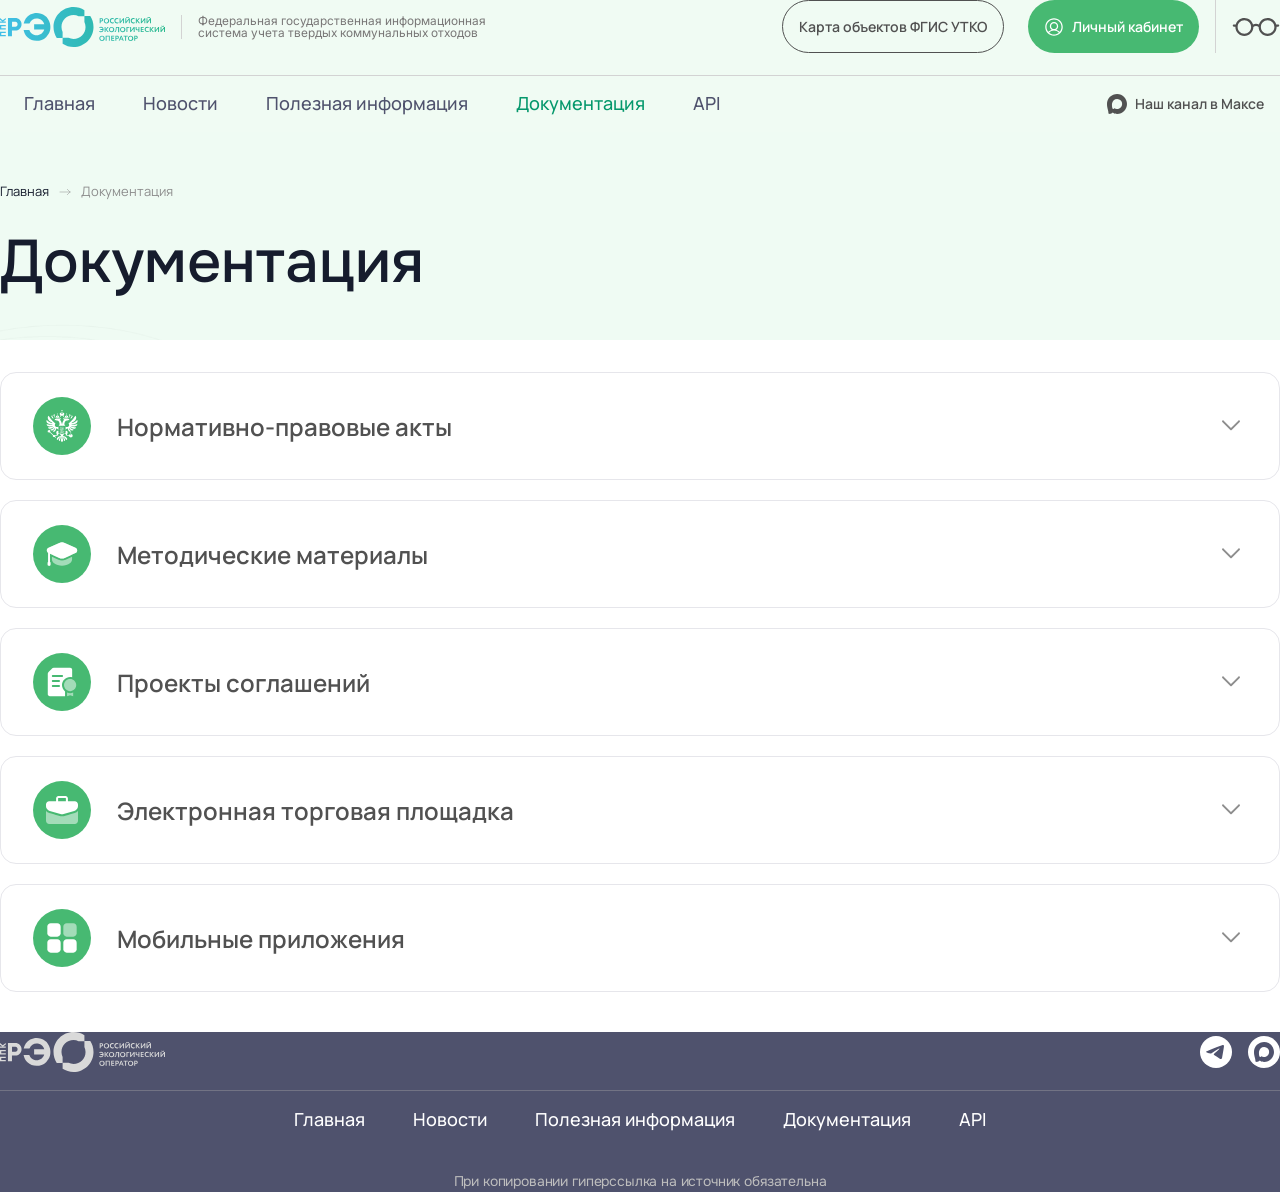
==== commit 57d6f88f: "API page added" ====
--- a/docs.html
+++ b/docs.html
@@ -43,7 +43,7 @@
           <a href="news.html" class="menu_item">Новости</a>
           <a href="" class="menu_item">Полезная информация</a>
           <a href="docs.html" class="menu_item">Документация</a>
-          <a href="" class="menu_item">API</a>
+          <a href="api.html" class="menu_item">API</a>
         </div>
 
         <div class="nav_bar-compact">
@@ -69,7 +69,7 @@
         <a href="news.html" class="mobile_menu_item">Новости</a>
         <a href="" class="mobile_menu_item">Полезная информация</a>
         <a href="docs.html" class="mobile_menu_item">Документация</a>
-        <a href="" class="mobile_menu_item">API</a>
+        <a href="api.html" class="mobile_menu_item">API</a>
       </div>
 
     </div>
@@ -101,39 +101,6 @@
             <img src="icons/arrowGrayUp.svg" alt="" class="doc_open-arrow">
           </button>
 
-          <div class="documentation_container">
-            <p class="documentation_text">Здесь написано что-то невероятно умное!</p>
-            <div class="documentation_documents-container">
-              <div class="documentation_main-docs">
-                <div class="main_doc-container"><img src="icons/fileIcon.svg" alt="Файл"><a href="">Какой-то файл</a></div>
-                <div class="main_doc-container"><img src="icons/fileIcon.svg" alt="Файл"><a href="">Руководство пользователя для роли Владелец объекта</a></div>
-                <div class="main_doc-container"><img src="icons/fileIcon.svg" alt="Файл"><a href="">Руководство пользователя для роли Владелец объекта</a></div>
-                <div class="main_doc-container"><img src="icons/fileIcon.svg" alt="Файл"><a href="">Руководство пользователя для роли Владелец объекта</a></div>
-                <div class="main_doc-container"><img src="icons/fileIcon.svg" alt="Файл"><a href="">Руководство пользователя для роли Владелец объекта</a></div>
-                <div class="main_doc-container"><img src="icons/fileIcon.svg" alt="Файл"><a href="">Руководство пользователя для роли Владелец объекта</a></div>
-                <div class="main_doc-container"><img src="icons/fileIcon.svg" alt="Файл"><a href="">Руководство пользователя для роли Владелец объекта</a></div>
-                <div class="main_doc-container"><img src="icons/fileIcon.svg" alt="Файл"><a href="">Какой-то файл</a></div>
-                <div class="main_doc-container"><img src="icons/fileIcon.svg" alt="Файл"><a href="">Руководство пользователя для роли Владелец объекта</a></div>
-                <div class="main_doc-container"><img src="icons/fileIcon.svg" alt="Файл"><a href="">Руководство пользователя для роли Владелец объекта</a></div>
-                <div class="main_doc-container"><img src="icons/fileIcon.svg" alt="Файл"><a href="">Руководство пользователя для роли Владелец объекта</a></div>
-                <div class="main_doc-container"><img src="icons/fileIcon.svg" alt="Файл"><a href="">Руководство пользователя для роли Владелец объекта</a></div>
-                <div class="main_doc-container"><img src="icons/fileIcon.svg" alt="Файл"><a href="">Руководство пользователя для роли Владелец объекта</a></div>
-                <div class="main_doc-container"><img src="icons/fileIcon.svg" alt="Файл"><a href="">Руководство пользователя для роли Владелец объекта</a></div>
-              </div>
-            </div>
-          </div>
-        </div>
-
-        <div class="documentation_item">
-          <button class="documentation_button">
-            <div class="documentation_button-left_side">
-              <img src="icons/docTwo.svg" alt="">
-              Технические материалы и API
-            </div>
-            <img src="icons/arrowGrayDown.svg" alt="" class="doc_close-arrow">
-            <img src="icons/arrowGrayUp.svg" alt="" class="doc_open-arrow">
-          </button>
-      
           <div class="documentation_container">
             <p class="documentation_text">Здесь написано что-то невероятно умное!</p>
             <div class="documentation_documents-container">
--- a/styles.css
+++ b/styles.css
@@ -1,8 +1,79 @@
+/* --- COLOR VARIABLES --- */
+
+:root {
+
+  /* Brand & Accent */
+
+  --clr-primary: #47B972;
+  --clr-primary-hover: #05986C;
+  --clr-primary-hover-dark: #158e6a;
+  --clr-accent: #33a160;
+  --clr-light-bg: #f0fbf3;
+  --clr-light-tint: rgba(104, 213, 133, 0.1);
+
+  /* Text Colors */
+
+  --clr-text-primary: #020202;
+  --clr-text-secondary: #515151;
+  --clr-text-muted: #8d8d8d;
+  --clr-text-nav: #4f526d;
+  --clr-text-heading: #161c2d;
+  --clr-text-dark: #302C2C;
+  --clr-text-brown: rgba(41, 34, 25, 1);
+  --clr-text-warning: rgba(120, 118, 118, 1);
+  --clr-text-footer: #bebebe;
+  --clr-text-light-accent: #9bebbc;
+  --clr-text-link-light: #B1FFE4;
+  --clr-text-stats-number: #126C48;
+  --clr-text-stats: #232323;
+  --clr-text-stats-accent: #21B689;
+
+  /* Background Colors */
+
+  --clr-bg-white: #ffffff;
+  --clr-bg-hover: #fafafa;
+  --clr-bg-active: #fbfbfb;
+  --clr-bg-primary: rgba(71, 185, 114, 0.1);
+  --clr-bg-dark-doc: #39465C;
+  --clr-bg-dark-doc-item: #2E3B51;
+  --clr-bg-placeholder: #f0f0f0;
+  --clr-bg-stats-overlay: rgba(255, 255, 255, 0.72);
+  --clr-bg-overlay-white: rgba(255, 255, 255, 0.97);
+  --clr-bg-footer: #4f526d;
+  --clr-bg-table: #f3f3f3;
+
+  /* Borders & Dividers */
+
+  --clr-border-light: #e6e6eb;
+  --clr-border-gray: #c9c9c9;
+  --clr-border-divider: #d3d3d3;
+  --clr-separator: #aeaeae;
+  --clr-border-active: #e0e0e0;
+  --clr-border-accent: #67A27D;
+  --clr-border-faq: #d6ddea;
+  --clr-border-footer: rgba(166, 166, 166, 0.4);
+  --clr-border-system: rgba(211, 211, 211, 1);
+  --clr-border-dashed-white: rgba(255, 255, 255, 0.5);
+  --clr-border-semi-transparent: rgba(0, 0, 0, 0.15);
+  --clr-border-semi-dark: rgba(0, 0, 0, 0.2);
+  --clr-border-code: #c4c4c4;
+
+  /* Gradients */
+
+  --gradient-contact: linear-gradient(119deg, #1c9b5e 0%, #1ea89f 100%);
+  --gradient-stats: linear-gradient(to top, #41e8c7, #21b689);
+
+  /* Shadows */
+
+  --clr-shadow-doc: rgba(79, 146, 123, 0.1);
+  --clr-shadow-faq: rgba(0, 0, 0, 0.08);
+
+  /* Layout */
+
+  --fluid-padding-x: clamp(1rem, calc(1rem + (15rem - 1rem) * ((100vw - 1200px) / (1920px - 1200px))), 15rem);
+}
+
 /* MAIN STYLES */
-
-:root {
-  --fluid-padding-x: clamp(1rem, calc(1rem + (15rem - 1rem) * ((100vw - 1200px) / (1920px - 1200px))), 15rem);
-}
 
 html {
   font-size: 16px;
@@ -22,7 +93,7 @@
   font-family: Manrope-ExtraBold;
   line-height: auto;
   letter-spacing: -2.5%;
-  color: #05986C;
+  color: var(--clr-primary-hover);
 }
 
 h2 {
@@ -30,6 +101,12 @@
   font-family: Onest-Medium;
   line-height: auto;
   letter-spacing: -2.5%;
+}
+
+h3 {
+  font-family: Manrope-Bold;
+  font-size: 1.25rem;
+  line-height: 150%;
 }
 
 @font-face {
@@ -92,7 +169,7 @@
   width: 100%;
   z-index: 9999;
   padding: 1rem var(--fluid-padding-x) 0px;
-  background-color: #f0fbf3;
+  background-color: var(--clr-light-bg);
 }
 
 /* HEADER-HERO */
@@ -105,7 +182,7 @@
   padding-left: var(--fluid-padding-x);
   padding-right: var(--fluid-padding-x);
   position: relative;
-  background-color: rgba(104, 213, 133, 0.1);
+  background-color: var(--clr-light-tint);
   background-image: url(images/backWave.png);
   background-size: cover;
   overflow: hidden;
@@ -122,7 +199,7 @@
   line-height: 150%;
   letter-spacing: -2.5%;
   font-size: 1.125rem;
-  color: #020202;
+  color: var(--clr-text-primary);
   margin-bottom: 1.875rem;
 }
 
@@ -134,8 +211,8 @@
 
 .info_map_button {
   padding: 1.25rem 2.5rem;
-  background-color: #ffffff;
-  border: 1px solid #c9c9c9;
+  background-color: var(--clr-bg-white);
+  border: 1px solid var(--clr-border-gray);
   border-radius: 45px;
   text-decoration: none;
   text-transform: uppercase;
@@ -143,12 +220,12 @@
   font-family: Manrope-Bold;
   letter-spacing: -2.5%;
   line-height: auto;
-  color: #515151;
+  color: var(--clr-text-secondary);
 }
 
 .info_user_button {
   padding: 1.25rem 2.5rem;
-  background-color: #47B972;
+  background-color: var(--clr-primary);
   border-radius: 33px;
   text-decoration: none;
   text-transform: uppercase;
@@ -156,11 +233,11 @@
   font-family: Manrope-Bold;
   letter-spacing: -2.5%;
   line-height: auto;
-  color: #ffffff;
+  color: var(--clr-bg-white);
 }
 
 .info_user_button:hover {
-  background-color: #05986C;
+  background-color: var(--clr-primary-hover);
   transition-duration: 0.2s;
 }
 
@@ -186,11 +263,11 @@
   line-height: 120%;
   display: flex;
   gap: 0.5rem;
-  color: #8d8d8d;
+  color: var(--clr-text-muted);
 }
 
 .breadcrumbs a {
-  color: #161c2d;
+  color: var(--clr-text-heading);
   text-decoration: none;
 }
 
@@ -198,7 +275,7 @@
   font-family: Onest-Medium;
   font-size: 3.75rem;
   letter-spacing: -2.5%;
-  color: #161c2d;
+  color: var(--clr-text-heading);
 }
 
 @media (max-width: 779px) {
@@ -206,7 +283,7 @@
     font-family: Onest-Medium;
     font-size: 1.5rem;
     letter-spacing: -2.5%;
-    color: #161c2d;
+    color: var(--clr-text-heading);
   }
 }
 
@@ -228,12 +305,12 @@
 .system_name {
   font-family: Inter-Regular;
   font-size: 0.75rem;
-  color: rgba(120, 118, 118, 1);
+  color: var(--clr-text-warning);
   line-height: 100%;
   letter-spacing: 0px;
   margin-left: 1rem;
   padding-left: 1rem;
-  border-left: 1px solid rgba(211, 211, 211, 1);
+  border-left: 1px solid var(--clr-border-system);
 }
 
 .right_block {
@@ -242,12 +319,12 @@
 
 .map_button {
   padding: 1rem;
-  border: 1px solid #515151;
+  border: 1px solid var(--clr-text-secondary);
   border-radius: 104px;
   font-size: 0.88rem;
   font-family: Manrope-SemiBold;
   text-decoration: none;
-  color: #515151;
+  color: var(--clr-text-secondary);
   margin-right: 1.5rem;
 }
 
@@ -267,19 +344,19 @@
   text-decoration: none;
   letter-spacing: 0px;
   border-radius: 55px;
-  color: #ffffff;
-  background-color: #47B972;
+  color: var(--clr-bg-white);
+  background-color: var(--clr-primary);
 }
 
 .user_button:hover {
-  background-color: #05986C;
+  background-color: var(--clr-primary-hover);
   transition-duration: 0.2s;
 }
 
 .visibility_button {
   padding-left: 1rem;
   margin-left: 1rem;
-  border-left: 1px solid rgba(211, 211, 211, 1);
+  border-left: 1px solid var(--clr-border-system);
 }
 
 .small_button {
@@ -315,7 +392,7 @@
     justify-content: center;
     margin-right: 1rem;
     border: 0px;
-    outline: 1px solid #515151;
+    outline: 1px solid var(--clr-text-secondary);
     outline-offset: -1px;
   }
 
@@ -347,7 +424,7 @@
   display: flex;
   align-items: center;
   justify-content: space-between;
-  border-top: 1px solid #d3d3d3;
+  border-top: 1px solid var(--clr-border-divider);
   margin-top: 1.4rem;
 }
 
@@ -366,7 +443,7 @@
   letter-spacing: 0px;
   font-size: 1.13rem;
   line-height: 130%;
-  color: #4f526d;
+  color: var(--clr-text-nav);
   font-family: Manrope-Medium;
 }
 
@@ -375,7 +452,7 @@
   border-radius: 104px;
   font-family: Manrope-SemiBold;
   font-size: 0.875rem;
-  color: #515151;
+  color: var(--clr-text-secondary);
   letter-spacing: 0px;
   display: flex;
   gap: 0.5rem;
@@ -402,7 +479,7 @@
   cursor: pointer;
   font-family: Manrope-Medium;
   font-size: 1.13rem;
-  color: #4f526d;
+  color: var(--clr-text-nav);
   padding: 0;
 }
 
@@ -495,7 +572,7 @@
   }
 
   .follow_button {
-    outline: 1px solid #515151;
+    outline: 1px solid var(--clr-text-secondary);
     outline-offset: -1px;
     padding: 0.5rem;
   }
@@ -533,7 +610,7 @@
   font-size: 0.875rem;
   line-height: 24px;
   letter-spacing: 0%;
-  color: #33a160;
+  color: var(--clr-accent);
   gap: 5px;
 }
 
@@ -552,14 +629,14 @@
   font-size: 0.875rem;
   line-height: 20px;
   padding: 0.5rem 1rem;
-  border: 1px solid #e6e6eb;
+  border: 1px solid var(--clr-border-light);
   border-radius: 39px;
 }
 
 .news_button.active {
-  background-color: #47B972;
-  color: #ffffff;
-  border-color: #47B972;
+  background-color: var(--clr-primary);
+  color: var(--clr-bg-white);
+  border-color: var(--clr-primary);
 }
 
 .news_content {
@@ -581,7 +658,7 @@
 .main_news_container {
   position: absolute;
   padding: 1.5rem;
-  background-color: rgba(255, 255, 255, 0.97);
+  background-color: var(--clr-bg-overlay-white);
   border-radius: 1rem;
   left: 1.5rem;
   right: 1.5rem;
@@ -591,7 +668,7 @@
 .main_news_head {
   font-family: Manrope-SemiBold;
   font-size: 1.25rem;
-  color: #33a160;
+  color: var(--clr-accent);
   line-height: 130%;
   letter-spacing: 0%;
 }
@@ -606,7 +683,7 @@
 
 .date_line {
   margin-top: 1.5rem;
-  color: #8d8d8d;
+  color: var(--clr-text-muted);
   font-family: Manrope-Regular;
   font-size: 0.875rem;
   line-height: auto;
@@ -616,7 +693,7 @@
 .date {
   padding-right: 1rem;
   margin-right: 1rem;
-  border-right: 1px solid #aeaeae;
+  border-right: 1px solid var(--clr-separator);
 }
 
 .news_container {
@@ -624,7 +701,7 @@
   flex-direction: column;
   margin-bottom: 1.25rem;
   padding-bottom: 1.25rem;
-  border-bottom: 1px solid rgba(0, 0, 0, 0.15);
+  border-bottom: 1px solid var(--clr-border-semi-transparent);
 }
 
 .news_container:first-child {
@@ -641,12 +718,12 @@
   font-family: Manrope-SemiBold;
   font-size: 1.25rem;
   text-decoration: none;
-  color: #020202;
+  color: var(--clr-text-primary);
   transition: all 0.3s ease;
 }
 
 .news_head:hover {
-  color: #33a160;
+  color: var(--clr-accent);
 }
 
 @media (max-width: 1200px) {
@@ -728,11 +805,11 @@
 
 .information_button {
   font-family: Manrope-Medium;
-  color: #515151;
+  color: var(--clr-text-secondary);
   font-size: 1.5rem;
   line-height: 20px;
   letter-spacing: 0%;
-  border: 1px solid #ffffff;
+  border: 1px solid var(--clr-bg-white);
   border-bottom: 0px;
   padding: 2rem;
   cursor: pointer;
@@ -741,13 +818,13 @@
 }
 
 .information_button:hover {
-  color: #33a160;
+  color: var(--clr-accent);
 }
 
 .information_button.active {
-  background-color: #ffffff;
-  color: #33a160;
-  border: 1px solid #e0e0e0;
+  background-color: var(--clr-bg-white);
+  color: var(--clr-accent);
+  border: 1px solid var(--clr-border-active);
   border-radius: 16px;
   border-bottom-left-radius: 0px;
   border-bottom-right-radius: 0px;
@@ -759,9 +836,9 @@
 
 .information_content {
   display: none;
-  border: 1px solid #e0e0e0;
+  border: 1px solid var(--clr-border-active);
   border-radius: 0rem 1rem 1rem 1rem;
-  background-color: #ffffff;
+  background-color: var(--clr-bg-white);
   justify-content: space-between;
   align-items: flex-start;
   box-sizing: border-box;
@@ -795,7 +872,7 @@
 .information_text {
   max-width: 580px;
   font-family: Manrope-Light;
-  color: rgba(41, 34, 25, 1);
+  color: var(--clr-text-brown);
   font-size: 1.25rem;
   line-height: 150%;
 }
@@ -887,13 +964,13 @@
     font-size: 0.875rem;
     line-height: 20px;
     padding: 0.5rem 1rem;
-    border: 1px solid #e6e6eb;
+    border: 1px solid var(--clr-border-light);
     border-radius: 39px;
     background: transparent;
-    color: #515151;
+    color: var(--clr-text-secondary);
     white-space: nowrap;
     flex: 0 0 auto;
-    border-bottom: 1px solid #e6e6eb;
+    border-bottom: 1px solid var(--clr-border-light);
     margin-bottom: 0;
     border-radius: 39px;
     z-index: auto;
@@ -910,11 +987,11 @@
   }
 
   .information_button.active {
-    background-color: #33a160;
-    border: 1px solid #33a160;
-    color: #ffffff;
+    background-color: var(--clr-accent);
+    border: 1px solid var(--clr-accent);
+    color: var(--clr-bg-white);
     border-radius: 39px;
-    border-bottom: 1px solid #33a160;
+    border-bottom: 1px solid var(--clr-accent);
     margin-bottom: 0;
     box-shadow: none;
   }
@@ -938,7 +1015,7 @@
 /* DOCUMENTATION */
 
 .documentation_section {
-  background-color: #39465C;
+  background-color: var(--clr-bg-dark-doc);
   background-image: url(images/docBackground.png);
   background-position: top right;
   background-repeat: no-repeat;
@@ -956,14 +1033,14 @@
 }
 
 .documentation_head-name {
-  color: #ffffff;
+  color: var(--clr-bg-white);
 }
 
 .documentation_head-right {
   display: flex;
   flex-wrap: wrap;
   max-width: 695px;
-  color: #ffffff;
+  color: var(--clr-bg-white);
 }
 
 .documentation_head-text {
@@ -980,15 +1057,15 @@
 }
 
 .documentation_item {
-  background-color: #2E3B51;
+  background-color: var(--clr-bg-dark-doc-item);
   border: 1px solid transparent;
   border-radius: 16px;
   transition: all 0.3s ease;
 }
 
 .documentation_item.active {
-  border-color: #67A27D;
-  box-shadow: 0 13px 28px 0 rgba(79, 146, 123, 0.1);
+  border-color: var(--clr-border-accent);
+  box-shadow: 0 13px 28px 0 var(--clr-shadow-doc);
 }
 
 .documentation_button {
@@ -1000,7 +1077,7 @@
   border: 1px solid transparent;
   border-radius: 16px;
   padding: 1.5rem 2rem;
-  color: #9bebbc;
+  color: var(--clr-text-light-accent);
   font-family: Manrope-Medium;
   font-size: 1.125rem;
   cursor: pointer;
@@ -1009,8 +1086,8 @@
 }
 
 .documentation_item:not(.active) .documentation_button:hover {
-  border-color: #67A27D;
-  box-shadow: 0 13px 28px 0 rgba(79, 146, 123, 0.1);
+  border-color: var(--clr-border-accent);
+  box-shadow: 0 13px 28px 0 var(--clr-shadow-doc);
 }
 
 .documentation_button-left_side {
@@ -1063,11 +1140,11 @@
   font-family: Manrope-Light;
   font-size: 1rem;
   line-height: 150%;
-  color: #ffffff;
+  color: var(--clr-bg-white);
   margin-top: -18px;
   padding-left: 5.25rem;
   padding-bottom: 1.625rem;
-  border-bottom: 2px dashed rgba(255, 255, 255, 0.5);
+  border-bottom: 2px dashed var(--clr-border-dashed-white);
 }
 
 .documentation_documents-container {
@@ -1095,7 +1172,7 @@
 .main_doc-container a {
   font-family: Manrope-Medium;
   font-size: 1rem;
-  color: #ffffff;
+  color: var(--clr-bg-white);
   text-decoration: underline;
 }
 
@@ -1103,10 +1180,10 @@
   display: inline-block;
   font-family: Manrope-SemiBold;
   font-size: 0.75rem;
-  background-color: #ffffff;
+  background-color: var(--clr-bg-white);
   padding: 1rem;
   border-radius: 104px;
-  color: #515151;
+  color: var(--clr-text-secondary);
   text-decoration: none;
 }
 
@@ -1208,28 +1285,28 @@
 }
 
 .documentation_section--light .documentation_item {
-  background-color: #ffffff;
-  border: 1px solid #e6e6eb;
+  background-color: var(--clr-bg-white);
+  border: 1px solid var(--clr-border-light);
   border-radius: 16px;
   transition: all 0.3s ease;
 }
 
 .documentation_section--light .documentation_item.active,
 .documentation_section--light .documentation_item:hover {
-  border-color: #67A27D;
-  box-shadow: 0 13px 28px 0 rgba(79, 146, 123, 0.1);
+  border-color: var(--clr-border-accent);
+  box-shadow: 0 13px 28px 0 var(--clr-shadow-doc);
 }
 
 .documentation_section--light .documentation_button {
   font-family: Manrope-SemiBold;
   font-size: 1.5rem;
-  color: #515151;
+  color: var(--clr-text-secondary);
   border: none;
 }
 
 .documentation_section--light .documentation_text {
-  color: #374151;
-  border-bottom-color: rgba(0, 0, 0, 0.2);
+  color: var(--clr-text-dark);
+  border-bottom-color: var(--clr-border-semi-dark);
 }
 
 .documentation_section--light .main_doc-container {
@@ -1242,7 +1319,7 @@
 }
 
 .documentation_section--light .main_doc-container a {
-  color: #33a160;
+  color: var(--clr-accent);
 }
 
 .documentation_section--light .documentation_main-docs {
@@ -1287,7 +1364,7 @@
 }
 
 .question_item {
-  border-bottom: 1px solid #d6ddea;
+  border-bottom: 1px solid var(--clr-border-faq);
   overflow: hidden;
   transition: box-shadow 0.3s ease;
 }
@@ -1299,7 +1376,7 @@
 }
 
 .question_item:hover {
-  box-shadow: 0 4px 12px rgba(0,0,0,0.08);
+  box-shadow: var(--shadow-faq);
 }
 
 .question_button {
@@ -1314,14 +1391,14 @@
   text-align: left;
   font-family: Manrope-Medium;
   font-size: 1.5rem;
-  color: #4f526d;
+  color: var(--clr-text-nav);
   line-height: 110%;
   gap: 1rem;
   transition: background 0.3s ease;
 }
 
 .question_button:hover {
-  background: #fafafa;
+  background: var(--clr-bg-hover);
 }
 
 .question_title {
@@ -1352,7 +1429,7 @@
 }
 
 .question_item.active .question_button {
-  background: #fbfbfb;
+  background: var(--clr-bg-active);
   border-bottom: 0px;
 }
 
@@ -1365,14 +1442,14 @@
   overflow: hidden;
   transition: max-height 0.3s ease, padding 0.3s ease;
   padding: 0 1.5rem;
-  background: #fbfbfb;
+  background: var(--clr-bg-active);
 }
 
 .question_content p {
   padding-bottom: 2rem;
   font-family: Manrope-Regular;
   font-size: 1rem;
-  color: #302C2C;
+  color: var(--clr-text-dark);
   line-height: 24px;
   margin: 0;
   letter-spacing: -0.16px;
@@ -1383,7 +1460,7 @@
 }
 
 .question_item.active .question_title {
-  color: #47B972;
+  color: var(--clr-primary);
 }
 
 .question_item.active .question_content {
@@ -1424,7 +1501,7 @@
 .statistics_warning {
   font-family: Manrope-Regular;
   font-size: 1rem;
-  color: #787878;
+  color: var(--clr-text-warning);
   letter-spacing: 0px;
   line-height: 100%;
 }
@@ -1438,10 +1515,10 @@
   display: flex;
   flex: 0 0 20%;
   position: relative;
-  color: #21B689;
+  color: var(--clr-text-stats-accent);
   flex-direction: column;
   padding: 1rem 1.5rem;
-  background-color: rgba(255, 255, 255, 0.72);
+  background-color: var(--clr-bg-stats-overlay);
   border-left: 4px solid;
   border-radius: 12px;
   z-index: 0;
@@ -1449,11 +1526,11 @@
 
 .statistics_content::before {
   position: absolute;
-  background: linear-gradient(to top, #41e8c7, #21b689);
+  background: var(--gradient-stats);
 }
 
 .statistics_number {
-  color: #126C48;
+  color: var(--clr-text-stats-number);
   font-family: Manrope-ExtraBold;
   font-size: 2.5rem;
 }
@@ -1461,7 +1538,7 @@
 .statistics_text {
   font-family: Manrope-Regular;
   font-size: 1rem;
-  color: #232323;
+  color: var(--clr-text-stats);
 }
 
 @media (max-width: 1200px) {
@@ -1506,14 +1583,14 @@
   width: 100%;
   margin: 0 auto;
   padding: 4.5625rem var(--fluid-padding-x);
-  background-image: url(images/contactBackground.png), linear-gradient(119deg, #1c9b5e 0%, #1ea89f 100%);
+  background-image: url(images/contactBackground.png), var(--gradient-contact);
   background-position: top right;
   background-repeat: no-repeat;
   position: relative;
 }
 
 .contacts_section h2 {
-  color: #ffffff;
+  color: var(--clr-bg-white);
   font-family: Manrope-Medium;
   margin-bottom: 2rem;
 }
@@ -1536,7 +1613,7 @@
   font-family: Manrope-Regular;
   font-size: 1.25rem;
   line-height: 150%;
-  color: #ffffff;
+  color: var(--clr-bg-white);
 }
 
 .contacts_text-left {
@@ -1547,7 +1624,7 @@
 }
 
 .contacts_text-left a {
-  color: #B1FFE4;
+  color: var(--clr-text-link-light);
 }
 
 .contacts_text-right {
@@ -1583,7 +1660,7 @@
   display: flex;
   flex-direction: column;
   align-items: center;
-  background-color: #4f526d;
+  background-color: var(--clr-bg-footer);
   padding: 5rem var(--fluid-padding-x);
 }
 
@@ -1606,7 +1683,7 @@
   flex-direction: column;
   align-items: center;
   justify-content: center;
-  border-top: 1px solid rgba(166, 166, 166, 0.4);
+  border-top: 1px solid var(--clr-border-footer);
 }
 
 .nav_list {
@@ -1623,11 +1700,11 @@
   font-size: 1.125rem;
   line-height: 135%;
   letter-spacing: 0px;
-  color: #ffffff;
+  color: var(--clr-bg-white);
 }
 
 .warning_text {
-  color: #bebebe;
+  color: var(--clr-text-footer);
   font-family: Onest-Regular;
   font-size: 0.875rem;
   line-height: 150%;
@@ -1696,6 +1773,7 @@
 }
 
 /* --- MOBILE MENU --- */
+
 :root {
   --header-height: 150px;
 }
@@ -1706,7 +1784,7 @@
   left: 0;
   right: 0;
   bottom: 0;
-  background-color: #ffffff;
+  background-color: var(--clr-bg-white);
   z-index: 10;
   transform: translateY(-100%);
   transition: transform 0.35s cubic-bezier(0.4, 0, 0.2, 1);
@@ -1719,7 +1797,7 @@
   content: '';
   position: absolute;
   inset: 0;
-  background: rgba(104, 213, 133, 0.1);
+  background: var(--clr-light-tint);
   pointer-events: none;
 }
 
@@ -1747,13 +1825,13 @@
   text-align: center;
   text-decoration: none;
   font-size: 1.125rem;
-  color: #4f526d;
+  color: var(--clr-text-nav);
   font-family: Manrope-Medium;
   transition: color 0.2s;
 }
 
 .mobile_menu_item:hover {
-  color: #158e6a;
+  color: var(--clr-primary-hover-dark);
 }
 
 @media (max-width: 1200px) {
@@ -1787,7 +1865,7 @@
   border-radius: 0.75rem;
   overflow: hidden;
   aspect-ratio: 16 / 9;
-  background: #f0f0f0;
+  background: var(--clr-bg-placeholder);
 }
 
 .news-page_image-link img {
@@ -1813,20 +1891,20 @@
   font-family: Manrope-SemiBold;
   font-size: 1.375rem;
   line-height: 130%;
-  color: #020202;
+  color: var(--clr-text-primary);
   text-decoration: none;
   transition: color 0.2s ease;
 }
 
 .news-page_title:hover {
-  color: #33a160;
+  color: var(--clr-accent);
 }
 
 .news-page_text {
   font-family: Manrope-Regular;
   font-size: 1rem;
   line-height: 150%;
-  color: #4f526d;
+  color: var(--clr-text-nav);
   margin: 0;
   display: -webkit-box;
   -webkit-line-clamp: 3;
@@ -1839,16 +1917,17 @@
   align-items: center;
   font-family: Manrope-Regular;
   font-size: 0.875rem;
-  color: #8d8d8d;
+  color: var(--clr-text-muted);
 }
 
 .news-page_date {
   padding-right: 1rem;
   margin-right: 0.5rem;
-  border-right: 1px solid #aeaeae;
+  border-right: 1px solid var(--clr-separator);
 }
 
 /* PAGINATION */
+
 .news-pagination {
   display: flex;
   flex-wrap: wrap;
@@ -1857,13 +1936,13 @@
   gap: 5rem;
   margin-top: 3rem;
   padding-top: 2rem;
-  border-top: 1px solid rgba(0, 0, 0, 0.15);
+  border-top: 1px solid var(--clr-border-semi-transparent);
 }
 
 .pagination-info {
   font-family: Manrope-Regular;
   font-size: 0.875rem;
-  color: #8d8d8d;
+  color: var(--clr-text-muted);
 }
 
 .pagination-controls {
@@ -1877,7 +1956,7 @@
 .pagination-dots {
   font-family: Manrope-Regular;
   font-size: 1rem;
-  color: #4f526d;
+  color: var(--clr-text-nav);
   text-decoration: none;
   padding: 0.5rem 0.75rem;
   border-radius: 8px;
@@ -1889,23 +1968,23 @@
 .pagination-dots {
   cursor: default;
   padding: 0.5rem 0.25rem;
-  color: #8d8d8d;
+  color: var(--clr-text-muted);
 }
 
 .pagination-arrow:hover,
 .pagination-page:hover {
-  background-color: #f0fbf3;
-  color: #05986C;
+  background-color: var(--clr-light-bg);
+  color: var(--clr-primary-hover);
 }
 
 .pagination-page.active {
-  background-color: #47B972;
-  color: #ffffff;
+  background-color: var(--clr-primary);
+  color: var(--clr-bg-white);
   cursor: default;
 }
 
 .pagination-page.active:hover {
-  background-color: #47B972;
+  background-color: var(--clr-primary);
 }
 
 @media (max-width: 1200px) {
@@ -1913,7 +1992,7 @@
     flex-direction: column;
     gap: 1.5rem;
     padding: 1.5rem 0;
-    border-bottom: 1px solid rgba(0, 0, 0, 0.15); /* ⚠️ Черта появляется только здесь */
+    border-bottom: 1px solid var(--clr-border-semi-transparent);
   }
   
   .news-page_image-link {
@@ -1956,9 +2035,408 @@
   }
 }
 
+/* API PAGE */
+
+.api-page_section {
+  padding: 2.5rem var(--fluid-padding-x);
+  display: flex;
+  flex-direction: row;
+}
+
+.aside_nav {
+  list-style: none;
+  padding: 0;
+  margin: 0;
+  display: flex;
+  flex-direction: column;
+  gap: 0.25rem;
+  border-right: 1px solid var(--clr-border-light);
+  min-width: 340px;
+  width: 340px;
+}
+
+.aside_nav-bar {
+  display: flex;
+  flex-direction: column;
+}
+
+.aside_nav-button {
+  display: flex;
+  align-items: center;
+  gap: 0.5rem;
+  padding: 0.75rem 1rem;
+  font-family: Manrope-Regular;
+  font-size: 0.875rem;
+  line-height: 150%;
+  color: var(--clr-text-primary);
+  text-decoration: none;
+  transition: background 0.2s ease, color 0.2s ease;
+  cursor: pointer;
+  width: 100%;
+  box-sizing: border-box;
+  background: none !important;
+  border: none !important;
+}
+
+.no_content {
+  padding-left: 2.75rem;
+}
+
+.aside_nav-button .aside_opened,
+.aside_nav-button .aside_closed {
+  width: 20px;
+  height: 20px;
+  flex-shrink: 0;
+}
+
+.aside_nav-button .aside_opened { 
+  display: none !important; 
+}
+
+.aside_nav-button:hover {
+  background-color: var(--clr-light-tint) !important;
+}
+
+.aside_nav-bar.active > .aside_nav-button .aside_opened { display: inline-block !important; }
+.aside_nav-bar.active > .aside_nav-button .aside_closed { display: none !important; }
+
+.aside_nav-bar > ul {
+  list-style: none !important;
+  padding: 0 !important;
+  margin: 0 !important;
+  max-height: 0 !important;
+  overflow: hidden !important;
+  opacity: 0 !important;
+  transition: max-height 0.35s cubic-bezier(0.4, 0, 0.2, 1), opacity 0.25s ease !important;
+}
+
+.aside_nav-bar.active > ul {
+  max-height: 800px !important;
+  opacity: 1 !important;
+}
+
+.aside_nav-option {
+  display: block !important;
+  padding: 0.625rem 1rem 0.625rem 2.75rem !important;
+  font-family: Manrope-Regular !important;
+  font-size: 0.875rem !important;
+  line-height: 150% !important;
+  color: var(--clr-text-primary) !important;
+  text-decoration: none !important;
+  transition: background 0.2s ease, color 0.2s ease, padding-left 0.2s ease !important;
+}
+
+.aside_nav-option:hover {
+  background-color: var(--clr-light-tint) !important;
+  padding-left: 3rem !important;
+}
+
+.aside_nav-option.active {
+  background-color: var(--clr-primary) !important;
+  color: var(--clr-bg-white) !important;
+  font-family: Manrope-Medium !important;
+}
+
+.aside_nav-option.active:hover {
+  background-color: var(--clr-primary-hover) !important;
+}
+
+@media (max-width: 1200px) {
+  .api-page_section {
+    flex-direction: column;
+  }
+
+  .api_main-block {
+    margin-top: 2rem;
+  }
+
+  .aside_nav {
+    border-right: none;
+    border-bottom: 1px solid var(--clr-border-light);
+    max-width: 100%;
+    width: 100%;
+  }
+}
+
+/* API Main Block */
+
+.api_main-block {
+  width: 100%;
+  margin-left: 1.25rem;
+  padding-left: 2.5rem;
+  display: flex;
+  flex-direction: column;
+}
+
+.api_content_block {
+  display: flex;
+  flex-direction: column;
+  gap: 1.5rem;
+  margin-top: 2rem;
+  font-family: Manrope-Regular;
+  font-size: 1rem;
+  line-height: 150%;
+}
+
+.api_inner_content {
+  display: flex;
+  flex-direction: column;
+  gap: 1rem;
+}
+
+.green_background {
+  background-color: var(--clr-bg-primary);
+  padding: 1.25rem;
+  border-left: 2px solid var(--clr-border-accent);
+}
+
+.bold_text {
+  font-family: Manrope-Bold;
+  font-size: 1rem;
+}
+
+.api_bottom-nav {
+  margin-top: 2rem;
+  display: flex;
+  flex-direction: row;
+  justify-content: space-between;
+  align-items: center;
+  font-family: Manrope-Regular;
+  font-size: 0.875rem;
+  line-height: 24px;
+  color: var(--clr-text-primary);
+}
+
+.api_left_nav {
+  display: flex;
+  flex-direction: row;
+  gap: 1rem;
+  align-items: center;
+}
+
+.left_nav_button {
+  display: flex;
+  align-items: center;
+  gap: 0.5rem;
+  text-decoration: none;
+  color: var(--clr-text-secondary);
+  border: 1px solid var(--clr-text-secondary);
+  border-radius: 42px;
+  padding: 0.5rem 0.75rem;
+  line-height: 16px;
+}
+
+.left_nav_button img {
+  width: 16px;
+  height: 16px;
+}
+
+.right_nav_button {
+  display: flex;
+  align-items: center;
+  gap: 0.5rem;
+  text-decoration: none;
+  color: var(--clr-text-secondary);
+  border: 1px solid var(--clr-text-secondary);
+  border-radius: 42px;
+  padding: 0.5rem 0.75rem;
+  line-height: 16px;
+}
+
+.api_right_nav {
+  display: flex;
+  flex-direction: row;
+  gap: 1rem;
+  align-items: center;
+}
+
+@media (max-width: 1200px) {
+
+  .api_main-block {
+    margin-left: 0px;
+    padding-left: 0px;
+  }
+
+  .api_bottom-nav {
+    align-items: start;
+  }
+
+  .api_left_nav {
+    flex-direction: column;
+    align-items: flex-end;
+  }
+
+  .api_right_nav {
+    flex-direction: column-reverse;
+    align-items: flex-start;
+  }
+
+}
+
+@media (max-width: 779px) {
+
+  .api_left_nav {
+    width: 153px;
+  }
+
+  .left_nav_button {
+    justify-content: center;
+    width: 100%;
+  }
+
+  .right_nav_button {
+    justify-content: center;
+    width: 100%;
+  }
+
+  .api_right_nav {
+    width: 153px;
+  }
+
+}
+
+/* API Table */
+
+table {
+  border-collapse: collapse;
+}
+
+tr {
+  border-bottom: 1px solid var(--clr-border-light);
+}
+
+thead {
+  background-color: var(--clr-bg-table);
+  font-family: Manrope-Bold;
+}
+
+th, td {
+  padding: 0.75rem 1rem;
+  text-align: left;
+}
+
+.table_element {
+  color: var(--clr-accent);
+  text-decoration: underline;
+}
+
+@media screen and (max-width: 779px) {
+
+  table caption {
+    font-size: 1.3em;
+  }
+  
+  table thead {
+    border: none;
+    clip: rect(0 0 0 0);
+    height: 1px;
+    margin: -1px;
+    overflow: hidden;
+    padding: 0;
+    position: absolute;
+    width: 1px;
+  }
+  
+  table tr {
+    display: flex;
+    flex-direction: column;
+    margin-bottom: 1rem;
+  }
+  
+  td {
+    border-bottom: 1px solid var(--clr-border-light);
+    padding: 0px;
+    display: flex;
+    align-items: center;
+    gap: 1rem;
+    font-size: 1rem;
+  }
+
+  td::before {
+    padding: 0.875rem 1rem 0.875rem 1rem;
+    width: 7rem;
+    background-color: var(--clr-bg-table);
+  }
+
+  td:last-child {
+    border-bottom: none;
+  }
+  
+  table td::before {
+    content: attr(data-label);
+    float: left;
+    font-weight: bold;
+  }
+
+  td.table_element {
+    border-top: 1px solid var(--clr-border-light);
+  }
+
+  .table_element::before {
+    color: var(--clr-text-primary);
+    padding: 0.75rem 1rem 0.75rem 1rem;
+    width: 7rem;
+    background-color: var(--clr-bg-table);
+  }
+
+}
+  
+/* API Code Copies */
+
+.code_area {
+  position: relative;
+  background-color: var(--clr-bg-white);
+  border-radius: 4px;
+  padding: 0.75rem;
+  border: 1px solid var(--clr-border-code);
+  overflow-x: auto;
+  font-family:'Manrope-Regular';
+  font-size: 1rem;
+  line-height: 150%;
+  color: var(--clr-text-primary);
+}
+
+.code-content {
+  margin: 0;
+  white-space: pre-wrap;
+  word-break: break-word;
+}
+
+.code-copy-btn {
+  position: absolute;
+  top: 0.75rem;
+  right: 0.75rem;
+  display: flex;
+  align-items: center;
+  border: 1px solid var(--clr-border-code);
+  padding: 0.4375rem;
+  border-radius: 42px;
+  font-family: 'Manrope-Medium', sans-serif;
+  font-size: 0.75rem;
+  line-height: 1;
+  cursor: pointer;
+  transition: all 0.2s ease;
+  z-index: 2;
+  outline: none;
+}
+
+.code-copy-btn:hover {
+  background: rgba(255, 255, 255, 0.15);
+  color: #ffffff;
+}
+
+.code-copy-btn.success {
+  background: var(--clr-primary);
+  border-color: var(--clr-primary);
+  color: var(--clr-bg-white);
+  cursor: default;
+}
+
+.code-copy-btn .copy-icon { font-size: 0.85rem; }
+
 /* Active Menu */
 
 .menu_item.active {
-  color: #05986C;
+  color: var(--clr-primary-hover);
   transition: color 0.2s ease;
 }
